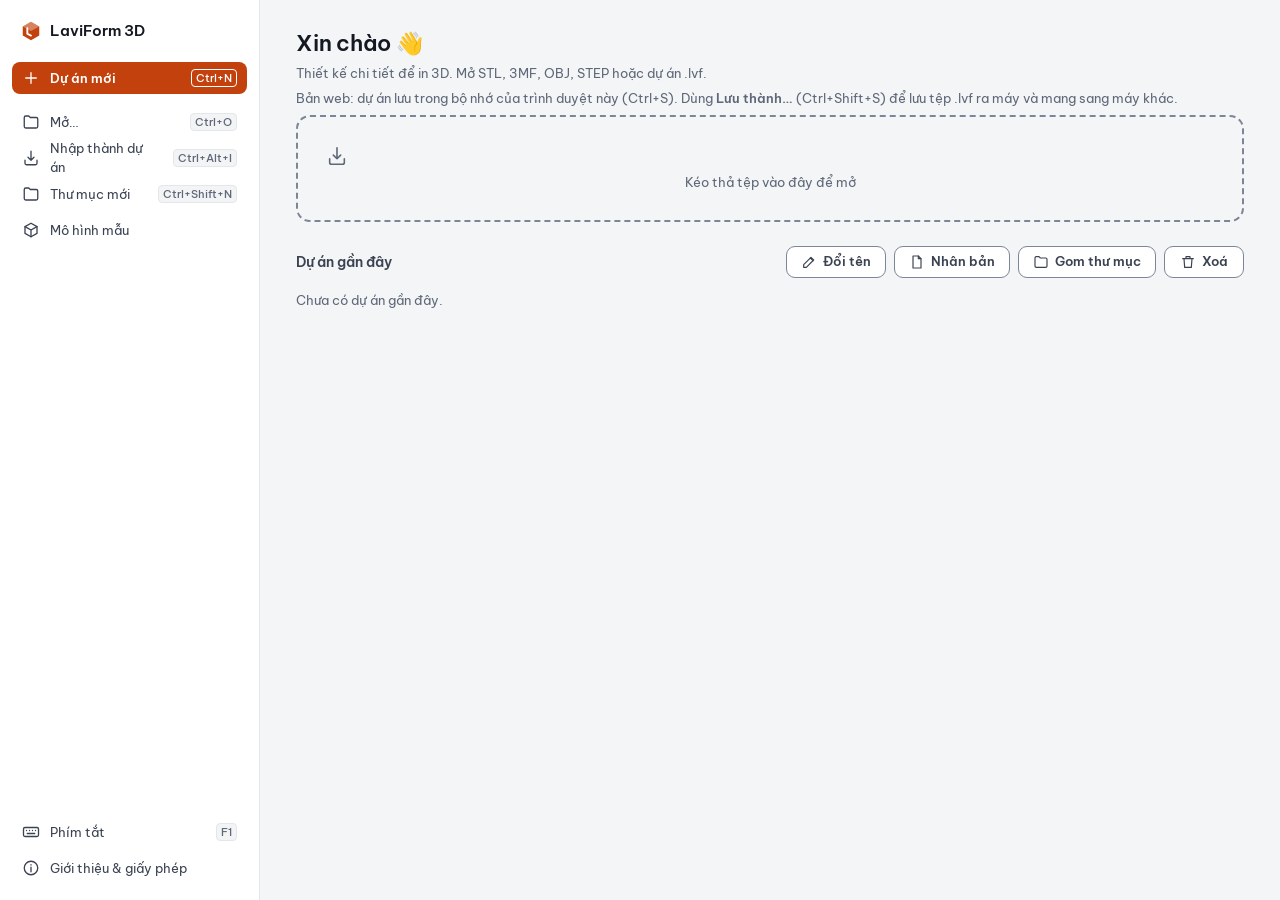
==== index.html @ 6b558eb1 "LaviForm 3D bản web 0.5.0: bản vẽ kỹ thuật 2D (PDF/DXF/SVG/PNG, ISO 128/129/286/7200) Co-Authored-By" ====
<!doctype html>
<html lang="vi">
<head>
<meta charset="utf-8">
<meta name="viewport" content="width=device-width, initial-scale=1, viewport-fit=cover">
<meta http-equiv="Content-Security-Policy" content="default-src 'self'; script-src 'self' 'wasm-unsafe-eval'; worker-src 'self' blob:; style-src 'self' 'unsafe-inline'; img-src 'self' data: blob:; font-src 'self' data:; connect-src 'self' blob: data:; object-src 'none'; base-uri 'none'">
<meta name="theme-color" content="#1d4ed8">
<meta name="description" content="LaviForm 3D — thiết kế 3D cho in 3D ngay trên trình duyệt (bản web)">
<meta name="apple-mobile-web-app-capable" content="yes">
<meta name="mobile-web-app-capable" content="yes">
<meta name="apple-mobile-web-app-title" content="LaviForm 3D">
<link rel="manifest" href="./manifest.webmanifest">
<link rel="icon" type="image/png" href="./icons/icon-192.png">
<link rel="apple-touch-icon" href="./icons/apple-touch-icon.png">
<title>LaviForm 3D</title>
  <script type="module" crossorigin src="./assets/index-Cjzn_gU7.js"></script>
  <link rel="modulepreload" crossorigin href="./assets/model-C1EkYjHb.js">
  <link rel="stylesheet" crossorigin href="./assets/index-M3IbzkEl.css">
</head>
<body></body>
</html>
---- assets/index-M3IbzkEl.css ----
@font-face{font-family:Be Vietnam Pro;font-style:normal;font-display:swap;font-weight:400;src:url(./be-vietnam-pro-vietnamese-400-normal-CRcqvyg1.woff2)format("woff2"),url(./be-vietnam-pro-vietnamese-400-normal-BuGn0gnm.woff)format("woff");unicode-range:U+102-103,U+110-111,U+128-129,U+168-169,U+1A0-1A1,U+1AF-1B0,U+300-301,U+303-304,U+308-309,U+323,U+329,U+1EA0-1EF9,U+20AB}@font-face{font-family:Be Vietnam Pro;font-style:normal;font-display:swap;font-weight:400;src:url(./be-vietnam-pro-latin-ext-400-normal-CiZNW1ec.woff2)format("woff2"),url(./be-vietnam-pro-latin-ext-400-normal-DYBYyMQr.woff)format("woff");unicode-range:U+100-2BA,U+2BD-2C5,U+2C7-2CC,U+2CE-2D7,U+2DD-2FF,U+304,U+308,U+329,U+1D00-1DBF,U+1E00-1E9F,U+1EF2-1EFF,U+2020,U+20A0-20AB,U+20AD-20C0,U+2113,U+2C60-2C7F,U+A720-A7FF}@font-face{font-family:Be Vietnam Pro;font-style:normal;font-display:swap;font-weight:400;src:url(./be-vietnam-pro-latin-400-normal-PpnXBOrz.woff2)format("woff2"),url(./be-vietnam-pro-latin-400-normal-bXgqVju9.woff)format("woff");unicode-range:U+??,U+131,U+152-153,U+2BB-2BC,U+2C6,U+2DA,U+2DC,U+304,U+308,U+329,U+2000-206F,U+20AC,U+2122,U+2191,U+2193,U+2212,U+2215,U+FEFF,U+FFFD}@font-face{font-family:Be Vietnam Pro;font-style:normal;font-display:swap;font-weight:500;src:url(./be-vietnam-pro-vietnamese-500-normal-DREgrEoJ.woff2)format("woff2"),url(./be-vietnam-pro-vietnamese-500-normal-CfdwVo8-.woff)format("woff");unicode-range:U+102-103,U+110-111,U+128-129,U+168-169,U+1A0-1A1,U+1AF-1B0,U+300-301,U+303-304,U+308-309,U+323,U+329,U+1EA0-1EF9,U+20AB}@font-face{font-family:Be Vietnam Pro;font-style:normal;font-display:swap;font-weight:500;src:url(./be-vietnam-pro-latin-ext-500-normal-h0Fp6aX0.woff2)format("woff2"),url(./be-vietnam-pro-latin-ext-500-normal-CK0UkkKf.woff)format("woff");unicode-range:U+100-2BA,U+2BD-2C5,U+2C7-2CC,U+2CE-2D7,U+2DD-2FF,U+304,U+308,U+329,U+1D00-1DBF,U+1E00-1E9F,U+1EF2-1EFF,U+2020,U+20A0-20AB,U+20AD-20C0,U+2113,U+2C60-2C7F,U+A720-A7FF}@font-face{font-family:Be Vietnam Pro;font-style:normal;font-display:swap;font-weight:500;src:url(./be-vietnam-pro-latin-500-normal-B6LVzGNe.woff2)format("woff2"),url(./be-vietnam-pro-latin-500-normal-BJkVuMHw.woff)format("woff");unicode-range:U+??,U+131,U+152-153,U+2BB-2BC,U+2C6,U+2DA,U+2DC,U+304,U+308,U+329,U+2000-206F,U+20AC,U+2122,U+2191,U+2193,U+2212,U+2215,U+FEFF,U+FFFD}@font-face{font-family:Be Vietnam Pro;font-style:normal;font-display:swap;font-weight:600;src:url(./be-vietnam-pro-vietnamese-600-normal-nyU-ZL2p.woff2)format("woff2"),url(./be-vietnam-pro-vietnamese-600-normal-DkpCIyan.woff)format("woff");unicode-range:U+102-103,U+110-111,U+128-129,U+168-169,U+1A0-1A1,U+1AF-1B0,U+300-301,U+303-304,U+308-309,U+323,U+329,U+1EA0-1EF9,U+20AB}@font-face{font-family:Be Vietnam Pro;font-style:normal;font-display:swap;font-weight:600;src:url(./be-vietnam-pro-latin-ext-600-normal-BNd8euf0.woff2)format("woff2"),url(./be-vietnam-pro-latin-ext-600-normal-BeUwKxhG.woff)format("woff");unicode-range:U+100-2BA,U+2BD-2C5,U+2C7-2CC,U+2CE-2D7,U+2DD-2FF,U+304,U+308,U+329,U+1D00-1DBF,U+1E00-1E9F,U+1EF2-1EFF,U+2020,U+20A0-20AB,U+20AD-20C0,U+2113,U+2C60-2C7F,U+A720-A7FF}@font-face{font-family:Be Vietnam Pro;font-style:normal;font-display:swap;font-weight:600;src:url(./be-vietnam-pro-latin-600-normal-BZDkUTrt.woff2)format("woff2"),url(./be-vietnam-pro-latin-600-normal-5IO4e7bK.woff)format("woff");unicode-range:U+??,U+131,U+152-153,U+2BB-2BC,U+2C6,U+2DA,U+2DC,U+304,U+308,U+329,U+2000-206F,U+20AC,U+2122,U+2191,U+2193,U+2212,U+2215,U+FEFF,U+FFFD}:root{--font:"Be Vietnam Pro", system-ui, "Segoe UI", sans-serif;--bg:#f4f5f7;--vpbg:linear-gradient(#fbfbfc, #eef0f3);--surf:#fff;--surf-glass:#fffffff0;--surf2:#f3f4f6;--surf3:#e9ebef;--fg:#141821;--fg2:#3b4252;--fg3:#5f6878;--line:#e3e6eb;--line2:#7d8696;--acc:#c2410c;--accsoft:#c2410c17;--onacc:#fff;--ok:#15803d;--warn:#b45309;--err:#b91c1c;--sh:0 1px 2px #1018280f, 0 4px 14px #10182812;--sh2:0 2px 6px #10182814, 0 16px 40px #10182824;--r1:6px;--r2:9px;--r3:14px;--s1:4px;--s2:8px;--s3:12px;--s4:16px;--s5:24px;--t:.16s cubic-bezier(.2,.7,.2,1);--hit:32px;--row:32px;--tab:40px;--rail:48px;--rb:44px;--lightningcss-light:initial;--lightningcss-dark: ;color-scheme:light}html.dark{--bg:#0f1115;--vpbg:radial-gradient(1200px 700px at 50% 40%, #1c2029, #111318);--surf:#1a1d24;--surf-glass:#1a1d24f2;--surf2:#232733;--surf3:#2b3040;--fg:#eceef3;--fg2:#c3c8d3;--fg3:#9ba3b4;--line:#2b303c;--line2:#6b7385;--acc:#fb923c;--accsoft:#fb923c22;--onacc:#1d0e04;--ok:#4ade80;--warn:#fbbf24;--err:#f87171;--sh:0 1px 2px #0006, 0 6px 18px #00000059;--sh2:0 4px 10px #0006, 0 24px 60px #00000080;--lightningcss-light: ;--lightningcss-dark:initial;color-scheme:dark}html.touch{--hit:44px;--row:44px;--tab:44px;--rail:56px;--rb:52px}@media (prefers-reduced-motion:reduce){:root{--t:0s}}*{box-sizing:border-box;margin:0}html,body{height:100%}body{font:13px/1.45 var(--font);color:var(--fg);background:var(--bg);-webkit-font-smoothing:antialiased;user-select:none;overflow:hidden}button{font:inherit;color:inherit;cursor:pointer;background:0 0;border:0}input,select{font:inherit;color:inherit}.i{flex:none;display:block}:focus-visible{outline:2px solid var(--acc);outline-offset:2px;border-radius:4px}.k{font:500 11px var(--font);color:var(--fg3);border:1px solid var(--line);background:var(--surf2);white-space:nowrap;border-radius:4px;padding:0 4px;line-height:16px}.sp{flex:1}.hidden{display:none!important}#app{grid-template-rows:calc(var(--tab) + 1px) auto 1fr 26px;grid-template-columns:var(--rail) 1fr var(--rail);display:grid;position:absolute;inset:0}.title{background:var(--surf);border-bottom:1px solid var(--line);z-index:4;-webkit-app-region:no-drag;grid-column:1/-1;align-items:center;gap:8px;padding:0 8px 0 12px;display:flex}.brand{white-space:nowrap;align-items:center;gap:8px;font-weight:600;display:flex}.doc-name{color:var(--fg3);text-overflow:ellipsis;white-space:nowrap;max-width:220px;overflow:hidden}.tabs{height:100%;margin-left:8px;display:flex}.tabs button{height:100%;color:var(--fg3);transition:color var(--t);border-bottom:2px solid #0000;padding:0 12px;font-weight:500}.tabs button:hover{color:var(--fg)}.tabs button[aria-selected=true]{color:var(--acc);border-color:var(--acc)}.qsearch{background:var(--surf2);width:320px;height:30px;color:var(--fg3);border:1px solid var(--line);border-radius:8px;align-items:center;gap:8px;padding:0 10px;display:flex}.tb{width:var(--hit);height:var(--hit);color:var(--fg2);transition:background var(--t);border-radius:8px;place-items:center;display:grid}.tb:hover:not(:disabled){background:var(--surf2);color:var(--fg)}.tb:disabled{opacity:.4;cursor:default}.tb.on{background:var(--accsoft);color:var(--acc)}.ribbon{background:var(--surf);border-bottom:1px solid var(--line);box-shadow:var(--sh);z-index:3;scrollbar-width:none;grid-column:1/-1;align-items:center;min-height:52px;padding:4px 8px;display:flex;overflow-x:auto}.ribbon:hover{scrollbar-width:thin}.ribbon.more{mask-image:linear-gradient(90deg,#000 calc(100% - 40px),#0000)}.grp{border-right:1px solid var(--line);align-items:center;gap:2px;height:44px;padding:0 8px;display:flex}.grp:last-child{border-right:0}.grp em{white-space:nowrap;color:var(--fg3);margin-right:4px;font-size:12px;font-style:normal}.rb{white-space:nowrap;min-width:44px;height:var(--rb);border-radius:var(--r2);color:var(--fg2);transition:background var(--t), color var(--t);justify-content:center;align-items:center;gap:6px;padding:0 8px;font-size:12px;display:flex;position:relative}.rb:hover:not([aria-disabled=true]){background:var(--surf2);color:var(--fg)}.rb.on{background:var(--accsoft);color:var(--acc);box-shadow:inset 0 0 0 2px var(--acc)}.rb[aria-disabled=true]{opacity:.45;cursor:default}@media (height<=900px){html:not(.touch) .rb .lb,html:not(.touch) .grp em{display:none}html:not(.touch) .rb,html:not(.touch) .grp{padding:0 6px}}html.touch .rb{flex-direction:column;gap:2px;min-width:56px;padding:2px 6px}html.touch .grp{height:58px}.rail{background:var(--surf);border-right:1px solid var(--line);z-index:2;flex-direction:column;align-items:center;gap:6px;padding-top:8px;display:flex}.rail.r{border-right:0;border-left:1px solid var(--line)}.rail .tb{width:calc(var(--hit) + 8px);height:calc(var(--hit) + 8px)}.center{background:var(--vpbg);position:relative;overflow:hidden}.center canvas{outline:none;position:absolute;inset:0}.pane{background:var(--surf-glass);backdrop-filter:blur(12px);border:1px solid var(--line);width:280px;max-height:calc(100% - 80px);box-shadow:var(--sh2);z-index:5;border-radius:12px;flex-direction:column;display:flex;position:absolute;top:8px;left:8px;overflow:hidden}.ph{border-bottom:1px solid var(--line);flex:none;align-items:center;gap:8px;height:40px;padding:0 8px 0 12px;font-weight:600;display:flex}.pbody{flex:1;padding:4px 0;overflow:auto}.row{min-height:var(--row);color:var(--fg2);cursor:default;align-items:center;gap:8px;padding:0 8px 0 12px;display:flex}.row:hover{background:var(--surf2)}.row.sel{background:var(--accsoft);color:var(--fg);box-shadow:inset 3px 0 0 var(--acc)}.row .t{text-overflow:ellipsis;white-space:nowrap;flex:1;overflow:hidden}.row .m{color:var(--fg3);font-size:12px}.row .tb{width:28px;height:28px}html.touch .row .tb{width:44px;height:44px}.row input.rename{border:1px solid var(--acc);background:var(--surf);border-radius:6px;flex:1;min-width:0;padding:2px 6px}.swatch{border:1px solid var(--line2);border-radius:4px;flex:none;width:12px;height:12px}.empty{color:var(--fg3);text-align:center;padding:16px;line-height:1.6}.empty b{color:var(--fg2);margin-bottom:4px;display:block}.card{border-radius:var(--r3);background:var(--surf-glass);backdrop-filter:blur(12px);border:1px solid var(--line);width:300px;box-shadow:var(--sh2);z-index:5;padding:12px 14px;position:absolute;top:10px;right:10px}.card h4{align-items:center;gap:8px;margin-bottom:8px;font-size:13px;display:flex}.kv{grid-template-columns:auto 1fr;gap:6px 12px;font-size:12.5px;display:grid}.kv dt{color:var(--fg3)}.kv dd{text-align:right;font-variant-numeric:tabular-nums}.chip{background:var(--accsoft);color:var(--acc);white-space:nowrap;border-radius:99px;padding:1px 8px;font-size:12px;font-weight:600}.chip.ok{color:var(--ok);background:#15803d1a}.chip.bad{color:var(--err);background:#b91c1c17}.btn{height:var(--hit);border-radius:var(--r2);border:1px solid var(--line2);min-width:80px;color:var(--fg2);background:var(--surf);transition:filter var(--t), background var(--t);justify-content:center;align-items:center;gap:6px;padding:0 14px;font-weight:600;display:inline-flex}.btn:hover{background:var(--surf2)}.btn.p{background:var(--acc);border-color:var(--acc);color:var(--onacc)}.btn.p:hover{filter:brightness(1.08)}.btn:disabled{opacity:.5;cursor:default}.seg{background:var(--surf2);border:1px solid var(--line);border-radius:8px;padding:2px;display:inline-flex}.seg button{height:calc(var(--hit) - 6px);color:var(--fg3);white-space:nowrap;border-radius:6px;padding:0 10px}.seg button[aria-pressed=true]{background:var(--surf);color:var(--fg);box-shadow:var(--sh)}.field{color:var(--fg3);justify-content:space-between;align-items:center;gap:12px;margin-top:10px;display:flex}.inp{height:var(--hit);border:1px solid var(--line2);background:var(--surf);border-radius:8px;min-width:0;padding:0 10px}.inp:focus{outline:2px solid var(--acc);outline-offset:2px}select.inp{padding-right:4px}.vtb{background:var(--surf-glass);border:1px solid var(--line);box-shadow:var(--sh);z-index:4;border-radius:10px;gap:2px;padding:4px;display:flex;position:absolute;bottom:12px;left:50%;transform:translate(-50%)}.vtb .sep{background:var(--line);width:1px;margin:4px 2px}.status{color:var(--fg3);background:var(--surf);border-top:1px solid var(--line);white-space:nowrap;z-index:3;grid-column:1/-1;align-items:center;gap:14px;padding:0 12px;font-size:12px;display:flex;overflow:hidden}.status button{color:var(--fg3)}.status button:hover{color:var(--fg)}.status .coords{font-variant-numeric:tabular-nums;min-width:230px}.viewcube{z-index:4;width:72px;height:88px;position:absolute;top:8px;right:12px}.vc-face{transform-origin:0 0;font:600 9px var(--font);letter-spacing:.03em;color:var(--fg2);background:var(--surf2);border:1px solid var(--line2);backface-visibility:hidden;place-items:center;display:grid;position:absolute;top:0;left:0}.vc-face:hover{background:var(--accsoft);color:var(--acc)}.vc-home{width:22px;height:22px;color:var(--fg3);background:var(--surf-glass);border:1px solid var(--line);z-index:300;border-radius:6px;place-items:center;display:grid;position:absolute;top:-2px;left:-2px}html.touch .vc-home{width:44px;height:44px;top:-16px;left:-24px}.mlabel{font:600 12px var(--font);background:var(--acc);color:var(--onacc);box-shadow:var(--sh);pointer-events:none;z-index:4;white-space:nowrap;font-variant-numeric:tabular-nums;border-radius:6px;padding:3px 8px;position:absolute;transform:translate(-50%,-140%)}.hint{background:var(--surf-glass);border:1px solid var(--line);box-shadow:var(--sh);z-index:6;color:var(--fg2);border-radius:10px;align-items:center;gap:10px;padding:6px 12px;display:flex;position:absolute;top:12px;left:50%;transform:translate(-50%)}.dash{z-index:20;background:var(--bg);grid-template-columns:260px 1fr;display:grid;position:absolute;inset:0}.dash nav{background:var(--surf);border-right:1px solid var(--line);flex-direction:column;gap:4px;padding:16px 12px;display:flex}.dash nav .brand{padding:4px 8px 16px;font-size:15px}.dash nav button.nv{height:var(--hit);color:var(--fg2);text-align:left;border-radius:8px;align-items:center;gap:10px;padding:0 10px;display:flex}.dash nav button.nv:hover{background:var(--surf2)}.dash nav button.nv.p{background:var(--acc);color:var(--onacc);margin-bottom:8px;font-weight:600}.dash main{padding:28px 36px;overflow:auto}.dash h1{letter-spacing:-.01em;font-size:22px;font-weight:600}.dash h2{color:var(--fg2);margin:24px 0 12px;font-size:14px;font-weight:600}.grid-cards{grid-template-columns:repeat(auto-fill,minmax(200px,1fr));gap:14px;display:grid}.pcard{text-align:left;border:1px solid var(--line);background:var(--surf);box-shadow:var(--sh);transition:transform var(--t), box-shadow var(--t);border-radius:12px;position:relative;overflow:hidden}.pcard:hover{box-shadow:var(--sh2);transform:translateY(-2px)}.pcard .th{background:var(--vpbg);height:120px;color:var(--fg3);place-items:center;display:grid}.pcard .th img{object-fit:cover;width:100%;height:100%}.pcard .nm{white-space:nowrap;text-overflow:ellipsis;padding:8px 12px 2px;font-weight:600;overflow:hidden}.pcard .tm{color:var(--fg3);padding:0 12px 10px;font-size:12px}.pcard.missing{opacity:.55}.pcard .x{background:var(--surf-glass);position:absolute;top:6px;right:6px}.drop{border:2px dashed var(--line2);text-align:center;color:var(--fg3);border-radius:14px;margin-top:8px;padding:28px}.drop.over{border-color:var(--acc);background:var(--accsoft);color:var(--acc)}.modal-bg{z-index:50;animation:fade var(--t);background:#0008;place-items:center;display:grid;position:fixed;inset:0}.modal{background:var(--surf);width:min(560px,92vw);max-height:86vh;box-shadow:var(--sh2);border:1px solid var(--line);border-radius:16px;padding:18px 20px;overflow:auto}.modal h3{align-items:center;gap:8px;margin-bottom:4px;font-size:16px;display:flex}.modal p.sub{color:var(--fg3);margin-bottom:8px}.modal .acts{justify-content:flex-end;gap:8px;margin-top:18px;display:flex}.modal table{border-collapse:collapse;width:100%;font-size:12.5px}.modal td{border-bottom:1px solid var(--line);padding:5px 4px}.modal td:last-child{text-align:right}.modal .sec{color:var(--fg2);margin:14px 0 4px;font-weight:600}.opt{min-height:var(--hit);align-items:center;gap:10px;display:flex}.opt input[type=checkbox],.opt input[type=radio]{width:18px;height:18px;accent-color:var(--acc)}@keyframes fade{0%{opacity:0}}.palette{background:var(--surf);border:1px solid var(--line);width:min(560px,92vw);box-shadow:var(--sh2);z-index:60;border-radius:14px;position:fixed;top:12%;left:50%;overflow:hidden;transform:translate(-50%)}.palette input{border:0;border-bottom:1px solid var(--line);background:0 0;outline:none;width:100%;height:48px;padding:0 16px;font-size:15px}.palette .list{max-height:360px;padding:6px;overflow:auto}.palette .it{min-height:var(--hit);color:var(--fg2);border-radius:8px;align-items:center;gap:10px;padding:0 10px;display:flex}.palette .it.act{background:var(--accsoft);color:var(--fg)}.palette .it .v{color:var(--fg3);font-size:11.5px}.toasts{z-index:70;flex-direction:column;gap:8px;max-width:420px;display:flex;position:fixed;bottom:40px;right:16px}.toast{background:var(--surf);border:1px solid var(--line);box-shadow:var(--sh2);animation:fade var(--t);border-radius:12px;align-items:flex-start;gap:10px;padding:10px 12px;display:flex}.toast.err{border-color:var(--err)}.toast.err .i{color:var(--err)}.toast.warn .i{color:var(--warn)}.toast.ok .i{color:var(--ok)}.busy{background:var(--surf-glass);border:1px solid var(--line);box-shadow:var(--sh2);z-index:8;border-radius:14px;align-items:center;gap:12px;padding:14px 18px;display:flex;position:absolute;top:50%;left:50%;transform:translate(-50%,-50%)}.spin{border:2px solid var(--line);border-top-color:var(--acc);border-radius:50%;width:18px;height:18px;animation:.8s linear infinite sp}@keyframes sp{to{transform:rotate(360deg)}}.ctxmenu{z-index:80;background:var(--surf);border:1px solid var(--line);min-width:200px;box-shadow:var(--sh2);border-radius:10px;padding:4px;position:fixed}.ctxmenu button{width:100%;min-height:var(--hit);color:var(--fg2);text-align:left;border-radius:6px;align-items:center;gap:10px;padding:0 10px;display:flex}.ctxmenu button:hover,.ctxmenu button:focus{background:var(--surf2);color:var(--fg);outline:none}.ctxmenu hr{border:0;border-top:1px solid var(--line);margin:4px 0}.tip{z-index:90;background:var(--fg);color:var(--bg);pointer-events:none;border-radius:7px;align-items:center;gap:8px;max-width:320px;padding:6px 9px;font-size:12px;display:flex;position:fixed}.tip .k{color:inherit;opacity:.8;background:0 0;border-color:currentColor}.dragover:after{content:"Thả tệp để nhập";border:2px dashed var(--acc);color:var(--acc);background:var(--accsoft);z-index:30;border-radius:14px;place-items:center;font-size:16px;font-weight:600;display:grid;position:absolute;inset:8px}.dtools{align-items:center;gap:8px;margin:24px 0 12px;display:flex}.pcard.sel{outline:2px solid var(--acc);outline-offset:2px}.fgroup{margin:14px 0}.fhead{min-height:var(--hit);color:var(--fg2);cursor:pointer;border-radius:8px;align-items:center;gap:10px;padding:0 10px;display:flex}.fhead:hover{background:var(--surf2)}.fhead.sel{background:var(--accsoft);color:var(--fg)}.fhead .m{color:var(--fg3);font-size:12px}.fgroup .grid-cards{margin:8px 0 0 28px}[data-drop-folder].over{outline:2px dashed var(--acc);outline-offset:4px;border-radius:10px}.sk-overlay{pointer-events:none;z-index:4;position:absolute;inset:0}.sk-dim,.sk-glyph{pointer-events:auto;font:600 12px var(--font);font-variant-numeric:tabular-nums;white-space:nowrap;cursor:pointer;border-radius:6px;position:absolute;transform:translate(-50%,-50%)}.sk-dim{background:var(--surf);color:var(--fg);border:1px solid var(--line2);box-shadow:var(--sh);padding:2px 7px}.sk-glyph{background:var(--surf2);min-width:18px;height:18px;color:var(--fg2);border:1px solid var(--line2);place-items:center;padding:0 4px;font-size:11px;display:grid}html.touch .sk-glyph{min-width:28px;height:28px}html.touch .sk-dim{padding:6px 10px}.sk-dim.sel,.sk-glyph.sel{background:var(--acc);color:var(--onacc);border-color:var(--acc)}.sk-dim.bad,.sk-glyph.bad{border-color:var(--err);color:var(--err)}.sk-snap{background:var(--fg);color:var(--bg);pointer-events:none;white-space:nowrap;border-radius:5px;padding:1px 6px;font-size:11px;position:absolute}.sk-live{font:600 12px var(--font);font-variant-numeric:tabular-nums;background:var(--acc);color:var(--onacc);pointer-events:none;white-space:nowrap;box-shadow:var(--sh);border-radius:6px;padding:2px 8px;position:absolute}.sk-hud{z-index:9;background:var(--surf);border:1px solid var(--line);box-shadow:var(--sh2);border-radius:10px;align-items:center;gap:8px;padding:6px 8px;display:flex;position:absolute}.sk-hud label{color:var(--fg3);align-items:center;gap:6px;font-size:12px;display:flex}.sk-hud input{border:1px solid var(--line2);background:var(--surf);border-radius:6px;width:92px;height:28px;padding:0 8px}.sk-hud input:focus{outline:2px solid var(--acc);outline-offset:1px}.sk-dim-edit{z-index:9;border:2px solid var(--acc);background:var(--surf);width:100px;height:28px;font:600 12px var(--font);border-radius:6px;padding:0 8px;position:absolute}.sk-box{z-index:7;border:1.5px solid var(--acc);background:var(--accsoft);pointer-events:none;position:absolute}.sk-box.cross{border-style:dashed}.sk-hintbar{max-width:calc(100% - 340px);top:auto;bottom:64px}.sk-hintbar .txt{color:var(--fg3);text-overflow:ellipsis;white-space:nowrap;overflow:hidden}.sk-hintbar .sep{background:var(--line);width:1px;height:18px}.sk-help{color:var(--fg3);margin-top:8px;font-size:12px;line-height:1.5}.sec-t{color:var(--fg2);margin:12px 0 2px;font-size:12.5px;font-weight:600}.sk-cons{flex-wrap:wrap;gap:6px;margin-top:6px;display:flex}.sk-cons .btn{min-width:0;height:30px;padding:0 10px;font-weight:500}html.touch .sk-cons .btn{height:44px}.sk-clist .row{border-radius:6px;min-height:30px;padding:0 4px 0 8px}.sk-clist .row.bad{color:var(--err)}.card{max-height:calc(100% - 90px);overflow:auto}.row.fold{font-weight:600}.row.infolder{padding-left:28px}.row.over{outline:2px dashed var(--acc);outline-offset:-2px}.ctxbar{background:var(--surf-glass);backdrop-filter:blur(12px);border:1px solid var(--line);box-shadow:var(--sh2);z-index:5;scrollbar-width:none;border-radius:12px;gap:2px;max-width:calc(100% - 140px);padding:4px;display:flex;position:absolute;bottom:62px;left:50%;overflow-x:auto;transform:translate(-50%)}.ctxbar .rb .lb{display:inline!important}.ctxbar .rb .k{color:var(--fg3);border:1px solid var(--line);border-radius:4px;margin-left:2px;padding:0 4px;font-size:11px}.numrow{align-items:center;gap:4px;display:flex}.numrow .inp{text-align:right;flex:1;min-width:0}.numrow .step{border:1px solid var(--line);background:var(--surf2);width:32px;height:32px;color:var(--fg);border-radius:8px;font-size:16px}html.touch .numrow .step{width:44px;height:44px}.chk{color:var(--fg2);align-items:center;gap:8px;margin:8px 0;font-size:13px;display:flex}.chk input{width:16px;height:16px;accent-color:var(--acc)}.mt-status{color:var(--fg3);min-height:16px;margin-top:8px;font-size:12px}.mt-status.err{color:var(--bad,#b91c1c)}.card .acts{justify-content:flex-end;gap:8px;margin-top:10px;display:flex}.card .field .sub{color:var(--fg3);margin-top:2px;font-size:11px}.mt-form .field{flex-direction:column;align-items:stretch;gap:4px;margin-top:8px}.mt-form .field>label{color:var(--fg2);font-size:12px}.mt-form .seg{flex-wrap:wrap;width:100%}.mt-form .seg button{flex:auto}#infoCard .sub{line-height:1.4}.hist-tools{border-bottom:1px solid var(--line);flex-wrap:wrap;gap:6px;padding:6px 8px;display:flex}.hrow .hn{text-align:right;width:20px;color:var(--fg3);font-variant-numeric:tabular-nums;font-size:11px}.hrow .tb{opacity:0}.hrow:hover .tb,.hrow:focus-within .tb,.hrow.sel .tb{opacity:1}.hrow.off .t{color:var(--fg3);text-decoration:line-through}.hrow.bad{box-shadow:inset 3px 0 0 var(--err,#b91c1c)}.hrow.bad .t{color:var(--err,#b91c1c)}.chip.bad{background:color-mix(in srgb, var(--err,#b91c1c) 15%, transparent);color:var(--err,#b91c1c)}table.vars{border-collapse:collapse;width:100%;margin-top:8px}table.vars td,table.vars th{text-align:left;padding:4px 6px;font-size:13px}table.vars .vres{color:var(--fg2);font-variant-numeric:tabular-nums;min-width:80px}table.vars .vres.err{color:var(--err,#b91c1c);font-size:11px}.hrow.warn{box-shadow:inset 3px 0 0 var(--warn,#b45309)}.chip.warn{background:color-mix(in srgb, var(--warn,#b45309) 16%, transparent);color:var(--warn,#b45309)}.install-chip{right:max(16px, env(safe-area-inset-right));bottom:max(16px, env(safe-area-inset-bottom));z-index:60;background:var(--bg2,#fff);color:var(--fg,#111);border-radius:12px;align-items:center;gap:8px;padding:8px 10px;font-size:13px;display:flex;position:fixed;box-shadow:0 8px 28px #0000002e,0 1px 3px #0000001f}.dw{z-index:6;background:var(--bg);grid-template-rows:1fr 32px;grid-template-columns:240px 1fr;display:grid;position:absolute;inset:0}.dw.collapsed{grid-template-columns:48px 1fr}.dw-side{background:var(--surf);border-right:1px solid var(--line);flex-direction:column;grid-row:1/3;min-width:0;display:flex;overflow:hidden}.dw.collapsed .dw-side .t,.dw.collapsed .dw-tree>:not(.dw-thumbs),.dw.collapsed .dw-thumb span,.dw.collapsed .dw-sec{display:none}.dw.collapsed .dw-thumb{width:36px;padding:2px}.dw-tree{flex:1;padding-bottom:12px;overflow:auto}.dw-sec{color:var(--fg3);text-transform:none;padding:12px 12px 4px;font-size:12px;font-weight:600}.dw-sec.err{color:var(--err)}.dw-tree .row{border-radius:6px;margin:0 6px;padding:0 8px;font-size:13px}.dw-tree .row .t{text-overflow:ellipsis;white-space:nowrap;flex:1;overflow:hidden}.dw-tree .row:hover{background:var(--surf2)}.dw-tree .row.sel{background:var(--accsoft);color:var(--acc);box-shadow:inset 3px 0 0 var(--acc)}.dw-empty{color:var(--fg3);padding:4px 14px;font-size:12px}.dw-thumbs{flex-direction:column;gap:6px;padding:6px;display:flex}.dw-thumb{border:1px solid var(--line);background:var(--surf2);color:var(--fg2);cursor:pointer;text-align:left;border-radius:8px;flex-direction:column;gap:4px;padding:6px;font-size:12px;display:flex}.dw-thumb svg.paper{aspect-ratio:1.414;background:#fff;border-radius:3px;width:100%;height:auto}.dw-thumb.on{border-color:var(--acc);box-shadow:0 0 0 1px var(--acc)}.dw-thumb.add{min-height:var(--hit);flex-direction:row;justify-content:center;align-items:center}.dw-thumb span{text-overflow:ellipsis;white-space:nowrap;overflow:hidden}.dw-desk{background:var(--vpbg);touch-action:none;cursor:default;outline:none;position:relative;overflow:hidden}.dw-desk:focus-visible{box-shadow:inset 0 0 0 2px var(--acc)}.dw-sheet{transform-origin:0 0;background:#fff;position:absolute;top:0;left:0;box-shadow:0 2px 14px #0003,0 0 0 1px #0002}.dw-sheet svg.paper{width:100%;height:100%;display:block}.dw-snap{border:2px solid var(--acc);background:var(--accsoft);pointer-events:none;z-index:2;border-radius:50%;width:14px;height:14px;position:absolute}.dw-card{width:300px;top:12px;right:12px}.dw-card .inp{height:calc(var(--hit) - 4px)}.dw-ctx{background:var(--surf-glass);backdrop-filter:blur(12px);border:1px solid var(--line);box-shadow:var(--sh2);z-index:5;border-radius:14px;gap:6px;padding:6px;display:flex;position:absolute;bottom:44px;left:50%;transform:translate(-50%)}.dw-ctx .btn{min-width:44px;min-height:44px}.dw-status{color:var(--fg3);background:var(--surf);border-top:1px solid var(--line);grid-column:2;align-items:center;gap:10px;padding:0 10px;font-size:12px;display:flex}.dw-status .sp{flex:1}.dw-status .btn{height:26px;font-size:12px}html.touch .dw-status{grid-template-rows:auto}@media (width<=900px){.dw{grid-template-columns:48px 1fr}.dw .dw-side .t,.dw .dw-thumb span,.dw .dw-sec,.dw .dw-tree>:not(.dw-thumbs){display:none}.dw .dw-thumb{width:36px;padding:2px}}html.touch .dw-card .seg button,html.touch .dw-status .btn,html.touch .dw-card .btn{min-height:44px}html.touch .dw{grid-template-rows:1fr 52px}.dw-edit{z-index:4;background:var(--surf);border:1px solid var(--acc);width:240px;box-shadow:var(--sh2);border-radius:10px;flex-direction:column;gap:4px;padding:8px;display:flex;position:absolute}.dw-edit span{color:var(--fg3);font-size:12px}
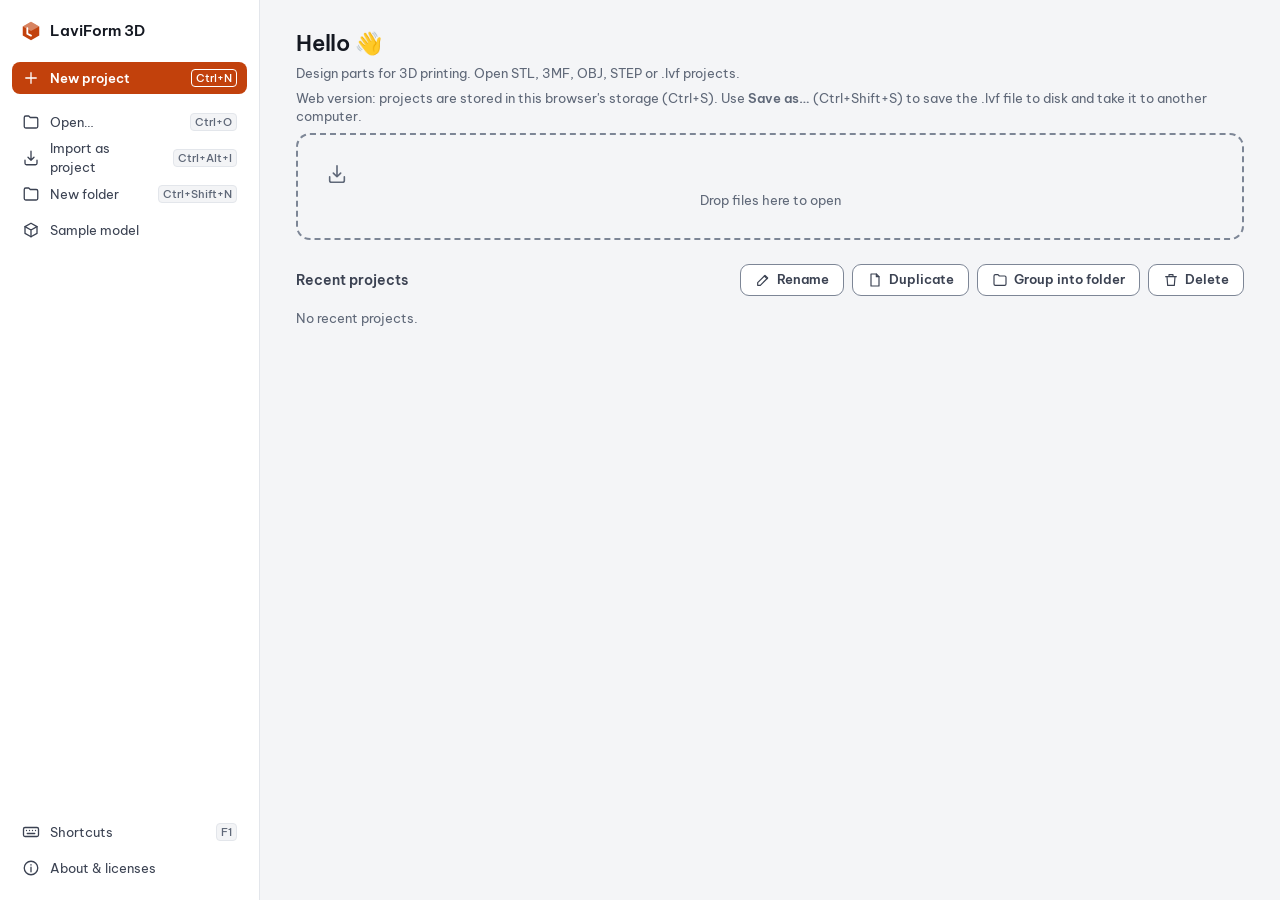
==== commit a2bbf83b: "LaviForm 3D web 0.6.0: song ngữ, ren, quấn chữ, kiểm tra in, GLB, góp ý Co-Authored-By: Claude Opus " ====
--- a/index.html
+++ b/index.html
@@ -3,7 +3,7 @@
 <head>
 <meta charset="utf-8">
 <meta name="viewport" content="width=device-width, initial-scale=1, viewport-fit=cover">
-<meta http-equiv="Content-Security-Policy" content="default-src 'self'; script-src 'self' 'wasm-unsafe-eval'; worker-src 'self' blob:; style-src 'self' 'unsafe-inline'; img-src 'self' data: blob:; font-src 'self' data:; connect-src 'self' blob: data:; object-src 'none'; base-uri 'none'">
+<meta http-equiv="Content-Security-Policy" content="default-src 'self'; script-src 'self' 'wasm-unsafe-eval'; worker-src 'self' blob:; style-src 'self' 'unsafe-inline'; img-src 'self' data: blob:; font-src 'self' data:; connect-src 'self' blob: data: https://xiqkdrlhkmalpafdtplc.supabase.co; object-src 'none'; base-uri 'none'">
 <meta name="theme-color" content="#1d4ed8">
 <meta name="description" content="LaviForm 3D — thiết kế 3D cho in 3D ngay trên trình duyệt (bản web)">
 <meta name="apple-mobile-web-app-capable" content="yes">
@@ -13,9 +13,10 @@
 <link rel="icon" type="image/png" href="./icons/icon-192.png">
 <link rel="apple-touch-icon" href="./icons/apple-touch-icon.png">
 <title>LaviForm 3D</title>
-  <script type="module" crossorigin src="./assets/index-Cjzn_gU7.js"></script>
-  <link rel="modulepreload" crossorigin href="./assets/model-C1EkYjHb.js">
-  <link rel="stylesheet" crossorigin href="./assets/index-M3IbzkEl.css">
+  <script type="module" crossorigin src="./assets/index-3LXfzXJ9.js"></script>
+  <link rel="modulepreload" crossorigin href="./assets/t-B9FrrFSS.js">
+  <link rel="modulepreload" crossorigin href="./assets/model-3N3BIn4K.js">
+  <link rel="stylesheet" crossorigin href="./assets/index-Dw_kEoBr.css">
 </head>
 <body></body>
 </html>
--- a/assets/index-Dw_kEoBr.css
+++ b/assets/index-Dw_kEoBr.css
@@ -0,0 +1 @@
+@font-face{font-family:Be Vietnam Pro;font-style:normal;font-display:swap;font-weight:400;src:url(./be-vietnam-pro-vietnamese-400-normal-CRcqvyg1.woff2)format("woff2"),url(./be-vietnam-pro-vietnamese-400-normal-BuGn0gnm.woff)format("woff");unicode-range:U+102-103,U+110-111,U+128-129,U+168-169,U+1A0-1A1,U+1AF-1B0,U+300-301,U+303-304,U+308-309,U+323,U+329,U+1EA0-1EF9,U+20AB}@font-face{font-family:Be Vietnam Pro;font-style:normal;font-display:swap;font-weight:400;src:url(./be-vietnam-pro-latin-ext-400-normal-CiZNW1ec.woff2)format("woff2"),url(./be-vietnam-pro-latin-ext-400-normal-DYBYyMQr.woff)format("woff");unicode-range:U+100-2BA,U+2BD-2C5,U+2C7-2CC,U+2CE-2D7,U+2DD-2FF,U+304,U+308,U+329,U+1D00-1DBF,U+1E00-1E9F,U+1EF2-1EFF,U+2020,U+20A0-20AB,U+20AD-20C0,U+2113,U+2C60-2C7F,U+A720-A7FF}@font-face{font-family:Be Vietnam Pro;font-style:normal;font-display:swap;font-weight:400;src:url(./be-vietnam-pro-latin-400-normal-PpnXBOrz.woff2)format("woff2"),url(./be-vietnam-pro-latin-400-normal-bXgqVju9.woff)format("woff");unicode-range:U+??,U+131,U+152-153,U+2BB-2BC,U+2C6,U+2DA,U+2DC,U+304,U+308,U+329,U+2000-206F,U+20AC,U+2122,U+2191,U+2193,U+2212,U+2215,U+FEFF,U+FFFD}@font-face{font-family:Be Vietnam Pro;font-style:normal;font-display:swap;font-weight:500;src:url(./be-vietnam-pro-vietnamese-500-normal-DREgrEoJ.woff2)format("woff2"),url(./be-vietnam-pro-vietnamese-500-normal-CfdwVo8-.woff)format("woff");unicode-range:U+102-103,U+110-111,U+128-129,U+168-169,U+1A0-1A1,U+1AF-1B0,U+300-301,U+303-304,U+308-309,U+323,U+329,U+1EA0-1EF9,U+20AB}@font-face{font-family:Be Vietnam Pro;font-style:normal;font-display:swap;font-weight:500;src:url(./be-vietnam-pro-latin-ext-500-normal-h0Fp6aX0.woff2)format("woff2"),url(./be-vietnam-pro-latin-ext-500-normal-CK0UkkKf.woff)format("woff");unicode-range:U+100-2BA,U+2BD-2C5,U+2C7-2CC,U+2CE-2D7,U+2DD-2FF,U+304,U+308,U+329,U+1D00-1DBF,U+1E00-1E9F,U+1EF2-1EFF,U+2020,U+20A0-20AB,U+20AD-20C0,U+2113,U+2C60-2C7F,U+A720-A7FF}@font-face{font-family:Be Vietnam Pro;font-style:normal;font-display:swap;font-weight:500;src:url(./be-vietnam-pro-latin-500-normal-B6LVzGNe.woff2)format("woff2"),url(./be-vietnam-pro-latin-500-normal-BJkVuMHw.woff)format("woff");unicode-range:U+??,U+131,U+152-153,U+2BB-2BC,U+2C6,U+2DA,U+2DC,U+304,U+308,U+329,U+2000-206F,U+20AC,U+2122,U+2191,U+2193,U+2212,U+2215,U+FEFF,U+FFFD}@font-face{font-family:Be Vietnam Pro;font-style:normal;font-display:swap;font-weight:600;src:url(./be-vietnam-pro-vietnamese-600-normal-nyU-ZL2p.woff2)format("woff2"),url(./be-vietnam-pro-vietnamese-600-normal-DkpCIyan.woff)format("woff");unicode-range:U+102-103,U+110-111,U+128-129,U+168-169,U+1A0-1A1,U+1AF-1B0,U+300-301,U+303-304,U+308-309,U+323,U+329,U+1EA0-1EF9,U+20AB}@font-face{font-family:Be Vietnam Pro;font-style:normal;font-display:swap;font-weight:600;src:url(./be-vietnam-pro-latin-ext-600-normal-BNd8euf0.woff2)format("woff2"),url(./be-vietnam-pro-latin-ext-600-normal-BeUwKxhG.woff)format("woff");unicode-range:U+100-2BA,U+2BD-2C5,U+2C7-2CC,U+2CE-2D7,U+2DD-2FF,U+304,U+308,U+329,U+1D00-1DBF,U+1E00-1E9F,U+1EF2-1EFF,U+2020,U+20A0-20AB,U+20AD-20C0,U+2113,U+2C60-2C7F,U+A720-A7FF}@font-face{font-family:Be Vietnam Pro;font-style:normal;font-display:swap;font-weight:600;src:url(./be-vietnam-pro-latin-600-normal-BZDkUTrt.woff2)format("woff2"),url(./be-vietnam-pro-latin-600-normal-5IO4e7bK.woff)format("woff");unicode-range:U+??,U+131,U+152-153,U+2BB-2BC,U+2C6,U+2DA,U+2DC,U+304,U+308,U+329,U+2000-206F,U+20AC,U+2122,U+2191,U+2193,U+2212,U+2215,U+FEFF,U+FFFD}:root{--font:"Be Vietnam Pro", system-ui, "Segoe UI", sans-serif;--bg:#f4f5f7;--vpbg:linear-gradient(#fbfbfc, #eef0f3);--surf:#fff;--surf-glass:#fffffff0;--surf2:#f3f4f6;--surf3:#e9ebef;--fg:#141821;--fg2:#3b4252;--fg3:#5f6878;--line:#e3e6eb;--line2:#7d8696;--acc:#c2410c;--accsoft:#c2410c17;--onacc:#fff;--ok:#15803d;--warn:#b45309;--err:#b91c1c;--sh:0 1px 2px #1018280f, 0 4px 14px #10182812;--sh2:0 2px 6px #10182814, 0 16px 40px #10182824;--r1:6px;--r2:9px;--r3:14px;--s1:4px;--s2:8px;--s3:12px;--s4:16px;--s5:24px;--t:.16s cubic-bezier(.2,.7,.2,1);--hit:32px;--row:32px;--tab:40px;--rail:48px;--rb:44px;--lightningcss-light:initial;--lightningcss-dark: ;color-scheme:light}html.dark{--bg:#0f1115;--vpbg:radial-gradient(1200px 700px at 50% 40%, #1c2029, #111318);--surf:#1a1d24;--surf-glass:#1a1d24f2;--surf2:#232733;--surf3:#2b3040;--fg:#eceef3;--fg2:#c3c8d3;--fg3:#9ba3b4;--line:#2b303c;--line2:#6b7385;--acc:#fb923c;--accsoft:#fb923c22;--onacc:#1d0e04;--ok:#4ade80;--warn:#fbbf24;--err:#f87171;--sh:0 1px 2px #0006, 0 6px 18px #00000059;--sh2:0 4px 10px #0006, 0 24px 60px #00000080;--lightningcss-light: ;--lightningcss-dark:initial;color-scheme:dark}html.touch{--hit:44px;--row:44px;--tab:44px;--rail:56px;--rb:52px}@media (prefers-reduced-motion:reduce){:root{--t:0s}}*{box-sizing:border-box;margin:0}html,body{height:100%}body{font:13px/1.45 var(--font);color:var(--fg);background:var(--bg);-webkit-font-smoothing:antialiased;user-select:none;overflow:hidden}button{font:inherit;color:inherit;cursor:pointer;background:0 0;border:0}input,select,textarea{font:inherit;color:inherit}.i{flex:none;display:block}:focus-visible{outline:2px solid var(--acc);outline-offset:2px;border-radius:4px}.k{font:500 11px var(--font);color:var(--fg3);border:1px solid var(--line);background:var(--surf2);white-space:nowrap;border-radius:4px;padding:0 4px;line-height:16px}.sp{flex:1}.hidden{display:none!important}#app{grid-template-rows:calc(var(--tab) + 1px) auto 1fr 26px;grid-template-columns:var(--rail) 1fr var(--rail);display:grid;position:absolute;inset:0}.title{background:var(--surf);border-bottom:1px solid var(--line);z-index:4;-webkit-app-region:no-drag;grid-column:1/-1;align-items:center;gap:8px;padding:0 8px 0 12px;display:flex}.brand{white-space:nowrap;align-items:center;gap:8px;font-weight:600;display:flex}.doc-name{color:var(--fg3);text-overflow:ellipsis;white-space:nowrap;max-width:220px;overflow:hidden}.tabs{height:100%;margin-left:8px;display:flex}.tabs button{height:100%;color:var(--fg3);transition:color var(--t);border-bottom:2px solid #0000;padding:0 12px;font-weight:500}.tabs button:hover{color:var(--fg)}.tabs button[aria-selected=true]{color:var(--acc);border-color:var(--acc)}.qsearch{background:var(--surf2);width:320px;height:30px;color:var(--fg3);border:1px solid var(--line);border-radius:8px;align-items:center;gap:8px;padding:0 10px;display:flex}.tb{width:var(--hit);height:var(--hit);color:var(--fg2);transition:background var(--t);border-radius:8px;place-items:center;display:grid}.tb:hover:not(:disabled){background:var(--surf2);color:var(--fg)}.tb:disabled{opacity:.4;cursor:default}.tb.on{background:var(--accsoft);color:var(--acc)}.ribbon{background:var(--surf);border-bottom:1px solid var(--line);box-shadow:var(--sh);z-index:3;scrollbar-width:none;grid-column:1/-1;align-items:center;min-height:52px;padding:4px 8px;display:flex;overflow-x:auto}.ribbon:hover{scrollbar-width:thin}.ribbon.more{mask-image:linear-gradient(90deg,#000 calc(100% - 40px),#0000)}.grp{border-right:1px solid var(--line);align-items:center;gap:2px;height:44px;padding:0 8px;display:flex}.grp:last-child{border-right:0}.grp em{white-space:nowrap;color:var(--fg3);margin-right:4px;font-size:12px;font-style:normal}.rb{white-space:nowrap;min-width:44px;height:var(--rb);border-radius:var(--r2);color:var(--fg2);transition:background var(--t), color var(--t);justify-content:center;align-items:center;gap:6px;padding:0 8px;font-size:12px;display:flex;position:relative}.rb:hover:not([aria-disabled=true]){background:var(--surf2);color:var(--fg)}.rb.on{background:var(--accsoft);color:var(--acc);box-shadow:inset 0 0 0 2px var(--acc)}.rb[aria-disabled=true]{opacity:.45;cursor:default}@media (height<=900px){html:not(.touch) .rb .lb,html:not(.touch) .grp em{display:none}html:not(.touch) .rb,html:not(.touch) .grp{padding:0 6px}}html.touch .rb{flex-direction:column;gap:2px;min-width:56px;padding:2px 6px}html.touch .grp{height:58px}.rail{background:var(--surf);border-right:1px solid var(--line);z-index:2;flex-direction:column;align-items:center;gap:6px;padding-top:8px;display:flex}.rail.r{border-right:0;border-left:1px solid var(--line)}.rail .tb{width:calc(var(--hit) + 8px);height:calc(var(--hit) + 8px)}.center{background:var(--vpbg);position:relative;overflow:hidden}.center canvas{outline:none;position:absolute;inset:0}.pane{background:var(--surf-glass);backdrop-filter:blur(12px);border:1px solid var(--line);width:280px;max-height:calc(100% - 80px);box-shadow:var(--sh2);z-index:5;border-radius:12px;flex-direction:column;display:flex;position:absolute;top:8px;left:8px;overflow:hidden}.ph{border-bottom:1px solid var(--line);flex:none;align-items:center;gap:8px;height:40px;padding:0 8px 0 12px;font-weight:600;display:flex}.pbody{flex:1;padding:4px 0;overflow:auto}.row{min-height:var(--row);color:var(--fg2);cursor:default;align-items:center;gap:8px;padding:0 8px 0 12px;display:flex}.row:hover{background:var(--surf2)}.row.sel{background:var(--accsoft);color:var(--fg);box-shadow:inset 3px 0 0 var(--acc)}.row .t{text-overflow:ellipsis;white-space:nowrap;flex:1;overflow:hidden}.row .m{color:var(--fg3);font-size:12px}.row .tb{width:28px;height:28px}html.touch .row .tb{width:44px;height:44px}.row input.rename{border:1px solid var(--acc);background:var(--surf);border-radius:6px;flex:1;min-width:0;padding:2px 6px}.swatch{border:1px solid var(--line2);border-radius:4px;flex:none;width:12px;height:12px}.empty{color:var(--fg3);text-align:center;padding:16px;line-height:1.6}.empty b{color:var(--fg2);margin-bottom:4px;display:block}.card{border-radius:var(--r3);background:var(--surf-glass);backdrop-filter:blur(12px);border:1px solid var(--line);width:300px;box-shadow:var(--sh2);z-index:5;padding:12px 14px;position:absolute;top:10px;right:10px}.card h4{align-items:center;gap:8px;margin-bottom:8px;font-size:13px;display:flex}.kv{grid-template-columns:auto 1fr;gap:6px 12px;font-size:12.5px;display:grid}.kv dt{color:var(--fg3)}.kv dd{text-align:right;font-variant-numeric:tabular-nums}.chip{background:var(--accsoft);color:var(--acc);white-space:nowrap;border-radius:99px;padding:1px 8px;font-size:12px;font-weight:600}.chip.ok{color:var(--ok);background:#15803d1a}.chip.bad{color:var(--err);background:#b91c1c17}.btn{height:var(--hit);border-radius:var(--r2);border:1px solid var(--line2);min-width:80px;color:var(--fg2);background:var(--surf);transition:filter var(--t), background var(--t);justify-content:center;align-items:center;gap:6px;padding:0 14px;font-weight:600;display:inline-flex}.btn:hover{background:var(--surf2)}.btn.p{background:var(--acc);border-color:var(--acc);color:var(--onacc)}.btn.p:hover{filter:brightness(1.08)}.btn:disabled{opacity:.5;cursor:default}.seg{background:var(--surf2);border:1px solid var(--line);border-radius:8px;padding:2px;display:inline-flex}.seg button{height:calc(var(--hit) - 6px);color:var(--fg3);white-space:nowrap;border-radius:6px;padding:0 10px}.seg button[aria-pressed=true]{background:var(--surf);color:var(--fg);box-shadow:var(--sh)}.field{color:var(--fg3);justify-content:space-between;align-items:center;gap:12px;margin-top:10px;display:flex}.inp{height:var(--hit);border:1px solid var(--line2);background:var(--surf);border-radius:8px;min-width:0;padding:0 10px}.inp:focus{outline:2px solid var(--acc);outline-offset:2px}select.inp{padding-right:4px}.vtb{background:var(--surf-glass);border:1px solid var(--line);box-shadow:var(--sh);z-index:4;border-radius:10px;gap:2px;padding:4px;display:flex;position:absolute;bottom:12px;left:50%;transform:translate(-50%)}.vtb .sep{background:var(--line);width:1px;margin:4px 2px}.status{color:var(--fg3);background:var(--surf);border-top:1px solid var(--line);white-space:nowrap;z-index:3;grid-column:1/-1;align-items:center;gap:14px;padding:0 12px;font-size:12px;display:flex;overflow:hidden}.status button{color:var(--fg3)}.status button:hover{color:var(--fg)}.status .coords{font-variant-numeric:tabular-nums;min-width:230px}.viewcube{z-index:4;width:72px;height:88px;position:absolute;top:8px;right:12px}.vc-face{transform-origin:0 0;font:600 9px var(--font);letter-spacing:.03em;color:var(--fg2);background:var(--surf2);border:1px solid var(--line2);backface-visibility:hidden;place-items:center;display:grid;position:absolute;top:0;left:0}.vc-face:hover{background:var(--accsoft);color:var(--acc)}.vc-home{width:22px;height:22px;color:var(--fg3);background:var(--surf-glass);border:1px solid var(--line);z-index:300;border-radius:6px;place-items:center;display:grid;position:absolute;top:-2px;left:-2px}html.touch .vc-home{width:44px;height:44px;top:-16px;left:-24px}.mlabel{font:600 12px var(--font);background:var(--acc);color:var(--onacc);box-shadow:var(--sh);pointer-events:none;z-index:4;white-space:nowrap;font-variant-numeric:tabular-nums;border-radius:6px;padding:3px 8px;position:absolute;transform:translate(-50%,-140%)}.hint{background:var(--surf-glass);border:1px solid var(--line);box-shadow:var(--sh);z-index:6;color:var(--fg2);border-radius:10px;align-items:center;gap:10px;padding:6px 12px;display:flex;position:absolute;top:12px;left:50%;transform:translate(-50%)}.dash{z-index:20;background:var(--bg);grid-template-columns:260px 1fr;display:grid;position:absolute;inset:0}.dash nav{background:var(--surf);border-right:1px solid var(--line);flex-direction:column;gap:4px;padding:16px 12px;display:flex}.dash nav .brand{padding:4px 8px 16px;font-size:15px}.dash nav button.nv{height:var(--hit);color:var(--fg2);text-align:left;border-radius:8px;align-items:center;gap:10px;padding:0 10px;display:flex}.dash nav button.nv:hover{background:var(--surf2)}.dash nav button.nv.p{background:var(--acc);color:var(--onacc);margin-bottom:8px;font-weight:600}.dash main{padding:28px 36px;overflow:auto}.dash h1{letter-spacing:-.01em;font-size:22px;font-weight:600}.dash h2{color:var(--fg2);margin:24px 0 12px;font-size:14px;font-weight:600}.grid-cards{grid-template-columns:repeat(auto-fill,minmax(200px,1fr));gap:14px;display:grid}.pcard{text-align:left;border:1px solid var(--line);background:var(--surf);box-shadow:var(--sh);transition:transform var(--t), box-shadow var(--t);border-radius:12px;position:relative;overflow:hidden}.pcard:hover{box-shadow:var(--sh2);transform:translateY(-2px)}.pcard .th{background:var(--vpbg);height:120px;color:var(--fg3);place-items:center;display:grid}.pcard .th img{object-fit:cover;width:100%;height:100%}.pcard .nm{white-space:nowrap;text-overflow:ellipsis;padding:8px 12px 2px;font-weight:600;overflow:hidden}.pcard .tm{color:var(--fg3);padding:0 12px 10px;font-size:12px}.pcard.missing{opacity:.55}.pcard .x{background:var(--surf-glass);position:absolute;top:6px;right:6px}.drop{border:2px dashed var(--line2);text-align:center;color:var(--fg3);border-radius:14px;margin-top:8px;padding:28px}.drop.over{border-color:var(--acc);background:var(--accsoft);color:var(--acc)}.modal-bg{z-index:50;animation:fade var(--t);background:#0008;place-items:center;display:grid;position:fixed;inset:0}.modal{background:var(--surf);width:min(560px,92vw);max-height:86vh;box-shadow:var(--sh2);border:1px solid var(--line);border-radius:16px;padding:18px 20px;overflow:auto}.modal h3{align-items:center;gap:8px;margin-bottom:4px;font-size:16px;display:flex}.modal p.sub{color:var(--fg3);margin-bottom:8px}.modal .acts{justify-content:flex-end;gap:8px;margin-top:18px;display:flex}.modal table{border-collapse:collapse;width:100%;font-size:12.5px}.modal td{border-bottom:1px solid var(--line);padding:5px 4px}.modal td:last-child{text-align:right}.modal .sec{color:var(--fg2);margin:14px 0 4px;font-weight:600}.opt{min-height:var(--hit);align-items:center;gap:10px;display:flex}.opt input[type=checkbox],.opt input[type=radio]{width:18px;height:18px;accent-color:var(--acc)}@keyframes fade{0%{opacity:0}}.palette{background:var(--surf);border:1px solid var(--line);width:min(560px,92vw);box-shadow:var(--sh2);z-index:60;border-radius:14px;position:fixed;top:12%;left:50%;overflow:hidden;transform:translate(-50%)}.palette input{border:0;border-bottom:1px solid var(--line);background:0 0;outline:none;width:100%;height:48px;padding:0 16px;font-size:15px}.palette .list{max-height:360px;padding:6px;overflow:auto}.palette .it{min-height:var(--hit);color:var(--fg2);border-radius:8px;align-items:center;gap:10px;padding:0 10px;display:flex}.palette .it.act{background:var(--accsoft);color:var(--fg)}.palette .it .v{color:var(--fg3);font-size:11.5px}.toasts{z-index:70;flex-direction:column;gap:8px;max-width:420px;display:flex;position:fixed;bottom:40px;right:16px}.toast{background:var(--surf);border:1px solid var(--line);box-shadow:var(--sh2);animation:fade var(--t);border-radius:12px;align-items:flex-start;gap:10px;padding:10px 12px;display:flex}.toast.err{border-color:var(--err)}.toast.err .i{color:var(--err)}.toast.warn .i{color:var(--warn)}.toast.ok .i{color:var(--ok)}.busy{background:var(--surf-glass);border:1px solid var(--line);box-shadow:var(--sh2);z-index:8;border-radius:14px;align-items:center;gap:12px;padding:14px 18px;display:flex;position:absolute;top:50%;left:50%;transform:translate(-50%,-50%)}.spin{border:2px solid var(--line);border-top-color:var(--acc);border-radius:50%;width:18px;height:18px;animation:.8s linear infinite sp}@keyframes sp{to{transform:rotate(360deg)}}.ctxmenu{z-index:80;background:var(--surf);border:1px solid var(--line);min-width:200px;box-shadow:var(--sh2);border-radius:10px;padding:4px;position:fixed}.ctxmenu button{width:100%;min-height:var(--hit);color:var(--fg2);text-align:left;border-radius:6px;align-items:center;gap:10px;padding:0 10px;display:flex}.ctxmenu button:hover,.ctxmenu button:focus{background:var(--surf2);color:var(--fg);outline:none}.ctxmenu hr{border:0;border-top:1px solid var(--line);margin:4px 0}.tip{z-index:90;background:var(--fg);color:var(--bg);pointer-events:none;border-radius:7px;align-items:center;gap:8px;max-width:320px;padding:6px 9px;font-size:12px;display:flex;position:fixed}.tip .k{color:inherit;opacity:.8;background:0 0;border-color:currentColor}.dragover:after{content:"Thả tệp để nhập";border:2px dashed var(--acc);color:var(--acc);background:var(--accsoft);z-index:30;border-radius:14px;place-items:center;font-size:16px;font-weight:600;display:grid;position:absolute;inset:8px}.dtools{align-items:center;gap:8px;margin:24px 0 12px;display:flex}.pcard.sel{outline:2px solid var(--acc);outline-offset:2px}.fgroup{margin:14px 0}.fhead{min-height:var(--hit);color:var(--fg2);cursor:pointer;border-radius:8px;align-items:center;gap:10px;padding:0 10px;display:flex}.fhead:hover{background:var(--surf2)}.fhead.sel{background:var(--accsoft);color:var(--fg)}.fhead .m{color:var(--fg3);font-size:12px}.fgroup .grid-cards{margin:8px 0 0 28px}[data-drop-folder].over{outline:2px dashed var(--acc);outline-offset:4px;border-radius:10px}.sk-overlay{pointer-events:none;z-index:4;position:absolute;inset:0}.sk-dim,.sk-glyph{pointer-events:auto;font:600 12px var(--font);font-variant-numeric:tabular-nums;white-space:nowrap;cursor:pointer;border-radius:6px;position:absolute;transform:translate(-50%,-50%)}.sk-dim{background:var(--surf);color:var(--fg);border:1px solid var(--line2);box-shadow:var(--sh);padding:2px 7px}.sk-glyph{background:var(--surf2);min-width:18px;height:18px;color:var(--fg2);border:1px solid var(--line2);place-items:center;padding:0 4px;font-size:11px;display:grid}html.touch .sk-glyph{min-width:28px;height:28px}html.touch .sk-dim{padding:6px 10px}.sk-dim.sel,.sk-glyph.sel{background:var(--acc);color:var(--onacc);border-color:var(--acc)}.sk-dim.bad,.sk-glyph.bad{border-color:var(--err);color:var(--err)}.sk-snap{background:var(--fg);color:var(--bg);pointer-events:none;white-space:nowrap;border-radius:5px;padding:1px 6px;font-size:11px;position:absolute}.sk-live{font:600 12px var(--font);font-variant-numeric:tabular-nums;background:var(--acc);color:var(--onacc);pointer-events:none;white-space:nowrap;box-shadow:var(--sh);border-radius:6px;padding:2px 8px;position:absolute}.sk-hud{z-index:9;background:var(--surf);border:1px solid var(--line);box-shadow:var(--sh2);border-radius:10px;align-items:center;gap:8px;padding:6px 8px;display:flex;position:absolute}.sk-hud label{color:var(--fg3);align-items:center;gap:6px;font-size:12px;display:flex}.sk-hud input{border:1px solid var(--line2);background:var(--surf);border-radius:6px;width:92px;height:28px;padding:0 8px}.sk-hud input:focus{outline:2px solid var(--acc);outline-offset:1px}.sk-dim-edit{z-index:9;border:2px solid var(--acc);background:var(--surf);width:100px;height:28px;font:600 12px var(--font);border-radius:6px;padding:0 8px;position:absolute}.sk-box{z-index:7;border:1.5px solid var(--acc);background:var(--accsoft);pointer-events:none;position:absolute}.sk-box.cross{border-style:dashed}.sk-hintbar{max-width:calc(100% - 340px);top:auto;bottom:64px}.sk-hintbar .txt{color:var(--fg3);text-overflow:ellipsis;white-space:nowrap;overflow:hidden}.sk-hintbar .sep{background:var(--line);width:1px;height:18px}.sk-help{color:var(--fg3);margin-top:8px;font-size:12px;line-height:1.5}.sec-t{color:var(--fg2);margin:12px 0 2px;font-size:12.5px;font-weight:600}.sk-cons{flex-wrap:wrap;gap:6px;margin-top:6px;display:flex}.sk-cons .btn{min-width:0;height:30px;padding:0 10px;font-weight:500}html.touch .sk-cons .btn{height:44px}.sk-clist .row{border-radius:6px;min-height:30px;padding:0 4px 0 8px}.sk-clist .row.bad{color:var(--err)}.card{max-height:calc(100% - 90px);overflow:auto}.row.fold{font-weight:600}.row.infolder{padding-left:28px}.row.over{outline:2px dashed var(--acc);outline-offset:-2px}.ctxbar{background:var(--surf-glass);backdrop-filter:blur(12px);border:1px solid var(--line);box-shadow:var(--sh2);z-index:5;scrollbar-width:none;border-radius:12px;gap:2px;max-width:calc(100% - 140px);padding:4px;display:flex;position:absolute;bottom:62px;left:50%;overflow-x:auto;transform:translate(-50%)}.ctxbar .rb .lb{display:inline!important}.ctxbar .rb .k{color:var(--fg3);border:1px solid var(--line);border-radius:4px;margin-left:2px;padding:0 4px;font-size:11px}.numrow{align-items:center;gap:4px;display:flex}.numrow .inp{text-align:right;flex:1;min-width:0}.numrow .step{border:1px solid var(--line);background:var(--surf2);width:32px;height:32px;color:var(--fg);border-radius:8px;font-size:16px}html.touch .numrow .step{width:44px;height:44px}.chk{min-height:32px;color:var(--fg2);align-items:center;gap:8px;margin:4px 0;font-size:13px;display:flex}.chk input{width:16px;height:16px;accent-color:var(--acc)}.mt-status{color:var(--fg3);min-height:16px;margin-top:8px;font-size:12px}.mt-status.err{color:var(--bad,#b91c1c)}.card .acts{justify-content:flex-end;gap:8px;margin-top:10px;display:flex}.card .field .sub{color:var(--fg3);margin-top:2px;font-size:11px}.mt-form .field{flex-direction:column;align-items:stretch;gap:4px;margin-top:8px}.mt-form .field>label{color:var(--fg2);font-size:12px}.mt-form .seg{flex-wrap:wrap;width:100%}.mt-form .seg button{flex:auto}#infoCard .sub{line-height:1.4}.hist-tools{border-bottom:1px solid var(--line);flex-wrap:wrap;gap:6px;padding:6px 8px;display:flex}.hrow .hn{text-align:right;width:20px;color:var(--fg3);font-variant-numeric:tabular-nums;font-size:11px}.hrow .tb{opacity:0}.hrow:hover .tb,.hrow:focus-within .tb,.hrow.sel .tb{opacity:1}.hrow.off .t{color:var(--fg3);text-decoration:line-through}.hrow.bad{box-shadow:inset 3px 0 0 var(--err,#b91c1c)}.hrow.bad .t{color:var(--err,#b91c1c)}.chip.bad{background:color-mix(in srgb, var(--err,#b91c1c) 15%, transparent);color:var(--err,#b91c1c)}table.vars{border-collapse:collapse;width:100%;margin-top:8px}table.vars td,table.vars th{text-align:left;padding:4px 6px;font-size:13px}table.vars .vres{color:var(--fg2);font-variant-numeric:tabular-nums;min-width:80px}table.vars .vres.err{color:var(--err,#b91c1c);font-size:11px}.hrow.warn{box-shadow:inset 3px 0 0 var(--warn,#b45309)}.chip.warn{background:color-mix(in srgb, var(--warn,#b45309) 16%, transparent);color:var(--warn,#b45309)}.install-chip{right:max(16px, env(safe-area-inset-right));bottom:max(16px, env(safe-area-inset-bottom));z-index:60;background:var(--bg2,#fff);color:var(--fg,#111);border-radius:12px;align-items:center;gap:8px;padding:8px 10px;font-size:13px;display:flex;position:fixed;box-shadow:0 8px 28px #0000002e,0 1px 3px #0000001f}.dw{z-index:6;background:var(--bg);grid-template-rows:1fr 32px;grid-template-columns:240px 1fr;display:grid;position:absolute;inset:0}.dw.collapsed{grid-template-columns:48px 1fr}.dw-side{background:var(--surf);border-right:1px solid var(--line);flex-direction:column;grid-row:1/3;min-width:0;display:flex;overflow:hidden}.dw.collapsed .dw-side .t,.dw.collapsed .dw-tree>:not(.dw-thumbs),.dw.collapsed .dw-thumb span,.dw.collapsed .dw-sec{display:none}.dw.collapsed .dw-thumb{width:36px;padding:2px}.dw-tree{flex:1;padding-bottom:12px;overflow:auto}.dw-sec{color:var(--fg3);text-transform:none;padding:12px 12px 4px;font-size:12px;font-weight:600}.dw-sec.err{color:var(--err)}.dw-tree .row{border-radius:6px;margin:0 6px;padding:0 8px;font-size:13px}.dw-tree .row .t{text-overflow:ellipsis;white-space:nowrap;flex:1;overflow:hidden}.dw-tree .row:hover{background:var(--surf2)}.dw-tree .row.sel{background:var(--accsoft);color:var(--acc);box-shadow:inset 3px 0 0 var(--acc)}.dw-empty{color:var(--fg3);padding:4px 14px;font-size:12px}.dw-thumbs{flex-direction:column;gap:6px;padding:6px;display:flex}.dw-thumb{border:1px solid var(--line);background:var(--surf2);color:var(--fg2);cursor:pointer;text-align:left;border-radius:8px;flex-direction:column;gap:4px;padding:6px;font-size:12px;display:flex}.dw-thumb svg.paper{aspect-ratio:1.414;background:#fff;border-radius:3px;width:100%;height:auto}.dw-thumb.on{border-color:var(--acc);box-shadow:0 0 0 1px var(--acc)}.dw-thumb.add{min-height:var(--hit);flex-direction:row;justify-content:center;align-items:center}.dw-thumb span{text-overflow:ellipsis;white-space:nowrap;overflow:hidden}.dw-desk{background:var(--vpbg);touch-action:none;cursor:default;outline:none;position:relative;overflow:hidden}.dw-desk:focus-visible{box-shadow:inset 0 0 0 2px var(--acc)}.dw-sheet{transform-origin:0 0;background:#fff;position:absolute;top:0;left:0;box-shadow:0 2px 14px #0003,0 0 0 1px #0002}.dw-sheet svg.paper{width:100%;height:100%;display:block}.dw-snap{border:2px solid var(--acc);background:var(--accsoft);pointer-events:none;z-index:2;border-radius:50%;width:14px;height:14px;position:absolute}.dw-card{width:300px;top:12px;right:12px}.dw-card .inp{height:calc(var(--hit) - 4px)}.dw-ctx{background:var(--surf-glass);backdrop-filter:blur(12px);border:1px solid var(--line);box-shadow:var(--sh2);z-index:5;border-radius:14px;gap:6px;padding:6px;display:flex;position:absolute;bottom:44px;left:50%;transform:translate(-50%)}.dw-ctx .btn{min-width:44px;min-height:44px}.dw-status{color:var(--fg3);background:var(--surf);border-top:1px solid var(--line);grid-column:2;align-items:center;gap:10px;padding:0 10px;font-size:12px;display:flex}.dw-status .sp{flex:1}.dw-status .btn{height:26px;font-size:12px}html.touch .dw-status{grid-template-rows:auto}@media (width<=900px){.dw{grid-template-columns:48px 1fr}.dw .dw-side .t,.dw .dw-thumb span,.dw .dw-sec,.dw .dw-tree>:not(.dw-thumbs){display:none}.dw .dw-thumb{width:36px;padding:2px}}html.touch .dw-card .seg button,html.touch .dw-status .btn,html.touch .dw-card .btn{min-height:44px}html.touch .dw{grid-template-rows:1fr 52px}.dw-edit{z-index:4;background:var(--surf);border:1px solid var(--acc);width:240px;box-shadow:var(--sh2);border-radius:10px;flex-direction:column;gap:4px;padding:8px;display:flex;position:absolute}.dw-edit span{color:var(--fg3);font-size:12px}.lic-chip{border:1px solid var(--line2);background:var(--surf2);height:32px;color:var(--fg2);cursor:pointer;white-space:nowrap;border-radius:999px;align-items:center;gap:6px;margin-left:8px;padding:0 4px 0 10px;font-size:12px;display:inline-flex}.lic-chip .lic-go{background:var(--acc);color:#fff;border-radius:999px;padding:3px 10px;font-weight:600}html.dark .lic-chip .lic-go{color:#1a1d24}.lic-chip.hidden{display:none}.rb.locked{position:relative}.rb.locked .lk{color:var(--fg3);position:absolute;top:3px;right:5px}.mono{letter-spacing:.02em;font-family:ui-monospace,Consolas,Cascadia Mono,monospace}.ac-msg{align-items:flex-start;gap:6px;min-height:18px;margin-top:6px;font-size:12.5px;display:flex}.ac-msg.bad{color:var(--err)}.fb-stars{align-items:center;gap:6px;margin:6px 0 10px;display:flex}.fb-star{border:1px solid var(--line2);background:var(--surf);width:44px;height:44px;color:var(--fg3);cursor:pointer;border-radius:10px;font-size:22px;line-height:1}.fb-star.on{background:var(--accsoft);border-color:var(--acc);color:var(--acc)}.fb-lab{color:var(--fg2);margin-left:6px;font-size:13px}.fb-kinds{flex-wrap:wrap;gap:6px;margin-bottom:10px;display:flex}.chip{border:1px solid var(--line2);background:var(--surf);min-height:32px;color:var(--fg2);cursor:pointer;border-radius:999px;padding:0 12px;font-size:12.5px}.chip.on{background:var(--acc);border-color:var(--acc);color:#fff}html.dark .chip.on{color:#1a1d24}.fb-count{text-align:right;color:var(--fg3);font-size:12px}.fb-count.warn{color:var(--warn,#b45309);font-weight:600}.fb-check{cursor:pointer;min-height:32px;color:var(--fg2);align-items:center;gap:8px;font-size:13px;display:flex}.fb-check input{width:18px;height:18px}html.touch .fb-check,html.touch .chip{min-height:44px}.rate-invite{z-index:50;background:var(--surf);border:1px solid var(--line);box-shadow:var(--sh2);border-radius:12px;align-items:center;gap:8px;padding:8px 8px 8px 14px;font-size:13px;display:flex;position:fixed;bottom:40px;right:16px}.rate-invite span{align-items:center;gap:6px;display:inline-flex}.toast .tact{flex:none;height:32px;margin-left:10px}html.touch .chk,html.touch .lic-chip,html.touch .toast .tact{min-height:44px}html.dark .modal{border:1px solid var(--line2)}.pstrip{z-index:6;background:var(--surf);border:1px solid var(--line);min-height:52px;box-shadow:var(--sh2);animation:fade var(--t);border-radius:14px;flex-wrap:wrap;align-items:center;gap:10px;padding:8px 10px 8px 14px;font-size:13px;display:flex;position:absolute;bottom:12px;left:12px;right:12px}.pstrip .ps-t{align-items:center;gap:6px;display:inline-flex}.pstrip .ps-busy,.pstrip .ps-cur{color:var(--fg2)}.pstrip .ps-err{color:var(--err)}.pstrip .ps-ok{color:var(--fg2)}.pstrip .ps-cur{text-overflow:ellipsis;white-space:nowrap;max-width:420px;overflow:hidden}.pstrip .ps-k{border:1px solid var(--line);background:var(--surf2,transparent);min-height:32px;color:var(--fg);cursor:pointer;border-radius:9px;align-items:center;gap:6px;padding:0 10px;display:inline-flex}.pstrip .ps-k[aria-disabled=true]{cursor:default;border-style:dashed}.pstrip .ps-k.on{border-width:2px;border-color:currentColor}.pstrip .ps-k.k0{color:#b45309}.pstrip .ps-k.k1{color:#7c3aed}.pstrip .ps-k.k2{color:#be123c}.pstrip .ps-k b{color:var(--fg)}.pstrip .sw{border:1.5px solid;border-radius:3px;width:18px;height:14px;display:inline-block}.pstrip .sw.k0{background:repeating-linear-gradient(135deg,currentColor 0 3px,#0000 3px 6px)}.pstrip .sw.k1{background:radial-gradient(currentColor 28%,#0000 30%) 0 0/6px 6px}.pstrip .sw.k2{background:linear-gradient(currentColor 1.5px,#0000 1.5px) 0 0/6px 6px,linear-gradient(90deg,currentColor 1.5px,#0000 1.5px) 0 0/6px 6px}.pstrip .mk{font-size:11px}.pstrip .ps-nav{align-items:center;gap:4px;display:inline-flex}.pstrip .ps-pos{text-align:center;font-variant-numeric:tabular-nums;min-width:44px}.pstrip .ps-in{color:var(--fg2);align-items:center;gap:4px;display:inline-flex}.pstrip .ps-in .inp{text-align:right;width:52px;height:32px}.pstrip .ps-in .inp.bad{border-color:var(--err)}.center.has-strip .vtb{bottom:calc(var(--strip-h,64px) + 20px)}html.touch .pstrip .ps-k,html.touch .pstrip .tb,html.touch .pstrip .ps-in .inp{min-width:44px;min-height:44px}html.dark .pstrip .ps-k.k0{color:#f59e0b}html.dark .pstrip .ps-k.k1{color:#a78bfa}html.dark .pstrip .ps-k.k2{color:#fb7185}.pstrip .chip{align-items:center;min-height:24px;padding:2px 10px;line-height:1;display:inline-flex}.ri-row{border-top:1px solid var(--line);padding:8px 0}.ri-row .field{margin-top:6px}
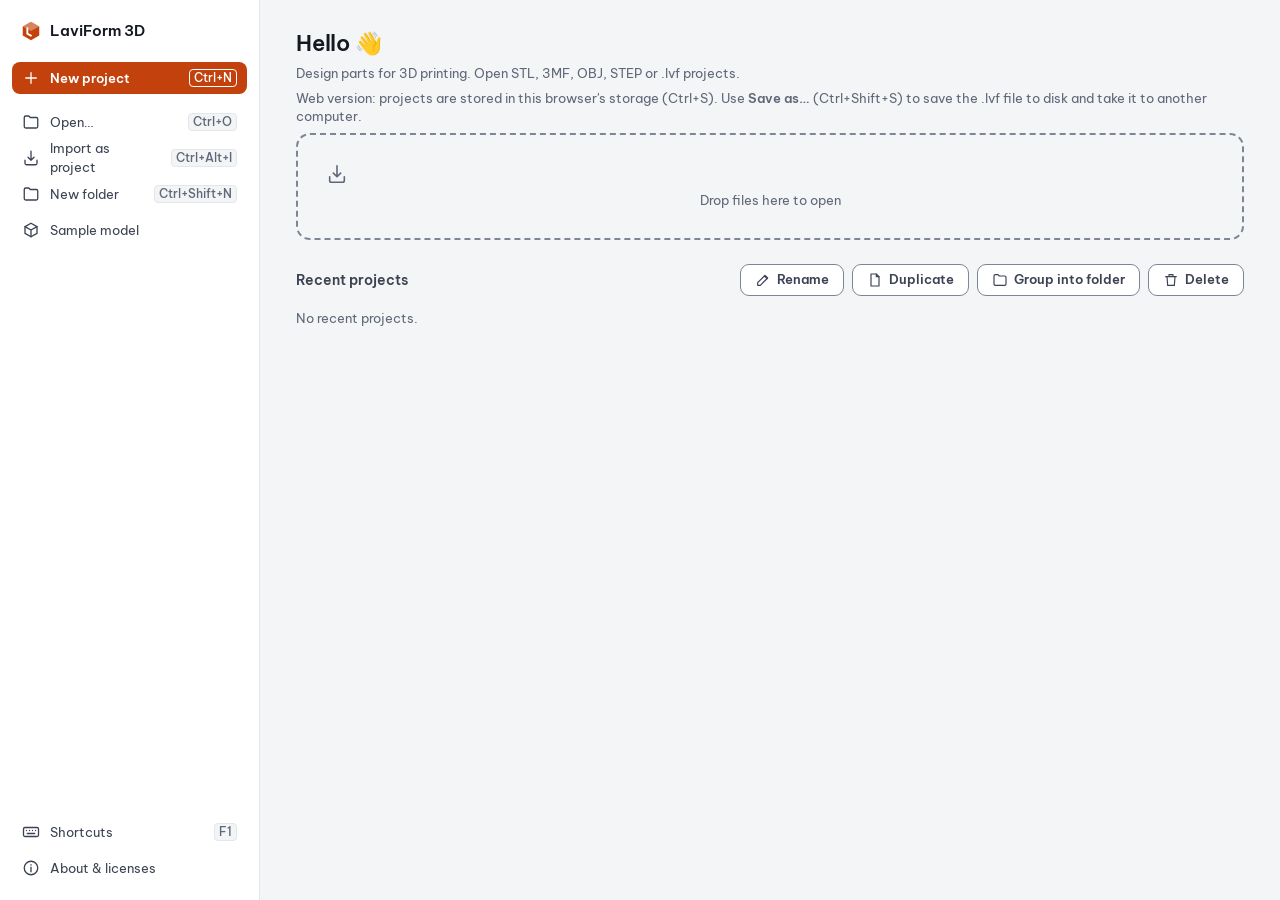
==== commit 0f2ca1e6: "LaviForm 3D web 1.0.0 Co-Authored-By: Claude Opus 5.5 <noreply@anthropic.com> Claude-Session: https:" ====
--- a/index.html
+++ b/index.html
@@ -13,10 +13,10 @@
 <link rel="icon" type="image/png" href="./icons/icon-192.png">
 <link rel="apple-touch-icon" href="./icons/apple-touch-icon.png">
 <title>LaviForm 3D</title>
-  <script type="module" crossorigin src="./assets/index-3LXfzXJ9.js"></script>
-  <link rel="modulepreload" crossorigin href="./assets/t-B9FrrFSS.js">
-  <link rel="modulepreload" crossorigin href="./assets/model-3N3BIn4K.js">
-  <link rel="stylesheet" crossorigin href="./assets/index-Dw_kEoBr.css">
+  <script type="module" crossorigin src="./assets/index-BOH8ptRW.js"></script>
+  <link rel="modulepreload" crossorigin href="./assets/t-D1Q2101T.js">
+  <link rel="modulepreload" crossorigin href="./assets/model-B-oQL3Ph.js">
+  <link rel="stylesheet" crossorigin href="./assets/index-SrSAR7Wn.css">
 </head>
 <body></body>
 </html>
--- a/assets/index-SrSAR7Wn.css
+++ b/assets/index-SrSAR7Wn.css
@@ -0,0 +1 @@
+@font-face{font-family:Be Vietnam Pro;font-style:normal;font-display:swap;font-weight:400;src:url(./be-vietnam-pro-vietnamese-400-normal-CRcqvyg1.woff2)format("woff2"),url(./be-vietnam-pro-vietnamese-400-normal-BuGn0gnm.woff)format("woff");unicode-range:U+102-103,U+110-111,U+128-129,U+168-169,U+1A0-1A1,U+1AF-1B0,U+300-301,U+303-304,U+308-309,U+323,U+329,U+1EA0-1EF9,U+20AB}@font-face{font-family:Be Vietnam Pro;font-style:normal;font-display:swap;font-weight:400;src:url(./be-vietnam-pro-latin-ext-400-normal-CiZNW1ec.woff2)format("woff2"),url(./be-vietnam-pro-latin-ext-400-normal-DYBYyMQr.woff)format("woff");unicode-range:U+100-2BA,U+2BD-2C5,U+2C7-2CC,U+2CE-2D7,U+2DD-2FF,U+304,U+308,U+329,U+1D00-1DBF,U+1E00-1E9F,U+1EF2-1EFF,U+2020,U+20A0-20AB,U+20AD-20C0,U+2113,U+2C60-2C7F,U+A720-A7FF}@font-face{font-family:Be Vietnam Pro;font-style:normal;font-display:swap;font-weight:400;src:url(./be-vietnam-pro-latin-400-normal-PpnXBOrz.woff2)format("woff2"),url(./be-vietnam-pro-latin-400-normal-bXgqVju9.woff)format("woff");unicode-range:U+??,U+131,U+152-153,U+2BB-2BC,U+2C6,U+2DA,U+2DC,U+304,U+308,U+329,U+2000-206F,U+20AC,U+2122,U+2191,U+2193,U+2212,U+2215,U+FEFF,U+FFFD}@font-face{font-family:Be Vietnam Pro;font-style:normal;font-display:swap;font-weight:500;src:url(./be-vietnam-pro-vietnamese-500-normal-DREgrEoJ.woff2)format("woff2"),url(./be-vietnam-pro-vietnamese-500-normal-CfdwVo8-.woff)format("woff");unicode-range:U+102-103,U+110-111,U+128-129,U+168-169,U+1A0-1A1,U+1AF-1B0,U+300-301,U+303-304,U+308-309,U+323,U+329,U+1EA0-1EF9,U+20AB}@font-face{font-family:Be Vietnam Pro;font-style:normal;font-display:swap;font-weight:500;src:url(./be-vietnam-pro-latin-ext-500-normal-h0Fp6aX0.woff2)format("woff2"),url(./be-vietnam-pro-latin-ext-500-normal-CK0UkkKf.woff)format("woff");unicode-range:U+100-2BA,U+2BD-2C5,U+2C7-2CC,U+2CE-2D7,U+2DD-2FF,U+304,U+308,U+329,U+1D00-1DBF,U+1E00-1E9F,U+1EF2-1EFF,U+2020,U+20A0-20AB,U+20AD-20C0,U+2113,U+2C60-2C7F,U+A720-A7FF}@font-face{font-family:Be Vietnam Pro;font-style:normal;font-display:swap;font-weight:500;src:url(./be-vietnam-pro-latin-500-normal-B6LVzGNe.woff2)format("woff2"),url(./be-vietnam-pro-latin-500-normal-BJkVuMHw.woff)format("woff");unicode-range:U+??,U+131,U+152-153,U+2BB-2BC,U+2C6,U+2DA,U+2DC,U+304,U+308,U+329,U+2000-206F,U+20AC,U+2122,U+2191,U+2193,U+2212,U+2215,U+FEFF,U+FFFD}@font-face{font-family:Be Vietnam Pro;font-style:normal;font-display:swap;font-weight:600;src:url(./be-vietnam-pro-vietnamese-600-normal-nyU-ZL2p.woff2)format("woff2"),url(./be-vietnam-pro-vietnamese-600-normal-DkpCIyan.woff)format("woff");unicode-range:U+102-103,U+110-111,U+128-129,U+168-169,U+1A0-1A1,U+1AF-1B0,U+300-301,U+303-304,U+308-309,U+323,U+329,U+1EA0-1EF9,U+20AB}@font-face{font-family:Be Vietnam Pro;font-style:normal;font-display:swap;font-weight:600;src:url(./be-vietnam-pro-latin-ext-600-normal-BNd8euf0.woff2)format("woff2"),url(./be-vietnam-pro-latin-ext-600-normal-BeUwKxhG.woff)format("woff");unicode-range:U+100-2BA,U+2BD-2C5,U+2C7-2CC,U+2CE-2D7,U+2DD-2FF,U+304,U+308,U+329,U+1D00-1DBF,U+1E00-1E9F,U+1EF2-1EFF,U+2020,U+20A0-20AB,U+20AD-20C0,U+2113,U+2C60-2C7F,U+A720-A7FF}@font-face{font-family:Be Vietnam Pro;font-style:normal;font-display:swap;font-weight:600;src:url(./be-vietnam-pro-latin-600-normal-BZDkUTrt.woff2)format("woff2"),url(./be-vietnam-pro-latin-600-normal-5IO4e7bK.woff)format("woff");unicode-range:U+??,U+131,U+152-153,U+2BB-2BC,U+2C6,U+2DA,U+2DC,U+304,U+308,U+329,U+2000-206F,U+20AC,U+2122,U+2191,U+2193,U+2212,U+2215,U+FEFF,U+FFFD}:root{--font:"Be Vietnam Pro", system-ui, "Segoe UI", sans-serif;--bg:#f4f5f7;--vpbg:linear-gradient(#fbfbfc, #eef0f3);--surf:#fff;--surf-glass:#fffffff0;--surf2:#f3f4f6;--surf3:#e9ebef;--fg:#141821;--fg2:#3b4252;--fg3:#5f6878;--line:#e3e6eb;--line2:#7d8696;--acc:#c2410c;--accsoft:#c2410c17;--onacc:#fff;--ok:#15803d;--warn:#b45309;--err:#b91c1c;--sh:0 1px 2px #1018280f, 0 4px 14px #10182812;--sh2:0 2px 6px #10182814, 0 16px 40px #10182824;--r1:6px;--r2:9px;--r3:14px;--s1:4px;--s2:8px;--s3:12px;--s4:16px;--s5:24px;--t:.16s cubic-bezier(.2,.7,.2,1);--hit:32px;--row:32px;--tab:40px;--rail:48px;--rb:44px;--lightningcss-light:initial;--lightningcss-dark: ;color-scheme:light}html.dark{--bg:#0f1115;--vpbg:radial-gradient(1200px 700px at 50% 40%, #1c2029, #111318);--surf:#1a1d24;--surf-glass:#1a1d24f2;--surf2:#232733;--surf3:#2b3040;--fg:#eceef3;--fg2:#c3c8d3;--fg3:#9ba3b4;--line:#2b303c;--line2:#6b7385;--acc:#fb923c;--accsoft:#fb923c22;--onacc:#1d0e04;--ok:#4ade80;--warn:#fbbf24;--err:#f87171;--sh:0 1px 2px #0006, 0 6px 18px #00000059;--sh2:0 4px 10px #0006, 0 24px 60px #00000080;--lightningcss-light: ;--lightningcss-dark:initial;color-scheme:dark}html.touch{--hit:44px;--row:44px;--tab:44px;--rail:56px;--rb:52px}@media (prefers-reduced-motion:reduce){:root{--t:0s}}*{box-sizing:border-box;margin:0}html,body{height:100%}body{font:13px/1.45 var(--font);color:var(--fg);background:var(--bg);-webkit-font-smoothing:antialiased;user-select:none;overflow:hidden}button{font:inherit;color:inherit;cursor:pointer;background:0 0;border:0}input,select,textarea{font:inherit;color:inherit}.i{flex:none;display:block}:focus-visible{outline:2px solid var(--acc);outline-offset:2px;border-radius:4px}.k{font:500 12px var(--font);color:var(--fg3);border:1px solid var(--line);background:var(--surf2);white-space:nowrap;border-radius:4px;padding:0 4px;line-height:16px}.sp{flex:1}.hidden{display:none!important}#app{grid-template-rows:calc(var(--tab) + 1px) auto 1fr 26px;grid-template-columns:var(--rail) 1fr var(--rail);display:grid;position:absolute;inset:0}.title{background:var(--surf);border-bottom:1px solid var(--line);z-index:4;-webkit-app-region:no-drag;grid-column:1/-1;align-items:center;gap:8px;padding:0 8px 0 12px;display:flex}.brand{white-space:nowrap;align-items:center;gap:8px;font-weight:600;display:flex}.doc-name{color:var(--fg3);text-overflow:ellipsis;white-space:nowrap;max-width:220px;overflow:hidden}.tabs{height:100%;margin-left:8px;display:flex}.tabs button{height:100%;color:var(--fg3);transition:color var(--t);border-bottom:2px solid #0000;padding:0 12px;font-weight:500}.tabs button:hover{color:var(--fg)}.tabs button[aria-selected=true]{color:var(--acc);border-color:var(--acc)}.qsearch{background:var(--surf2);width:320px;height:30px;color:var(--fg3);border:1px solid var(--line);border-radius:8px;align-items:center;gap:8px;padding:0 10px;display:flex}.tb{width:var(--hit);height:var(--hit);color:var(--fg2);transition:background var(--t);border-radius:8px;place-items:center;display:grid}.tb:hover:not(:disabled){background:var(--surf2);color:var(--fg)}.tb:disabled{opacity:.4;cursor:default}.tb.on{background:var(--accsoft);color:var(--acc)}.ribbon{background:var(--surf);border-bottom:1px solid var(--line);box-shadow:var(--sh);z-index:3;scrollbar-width:none;grid-column:1/-1;align-items:center;min-height:52px;padding:4px 8px;display:flex;overflow-x:auto}.ribbon:hover{scrollbar-width:thin}.ribbon.more{mask-image:linear-gradient(90deg,#000 calc(100% - 40px),#0000)}.grp{border-right:1px solid var(--line);align-items:center;gap:2px;height:44px;padding:0 8px;display:flex}.grp:last-child{border-right:0}.grp em{white-space:nowrap;color:var(--fg3);margin-right:4px;font-size:12px;font-style:normal}.rb{white-space:nowrap;min-width:44px;height:var(--rb);border-radius:var(--r2);color:var(--fg2);transition:background var(--t), color var(--t);justify-content:center;align-items:center;gap:6px;padding:0 8px;font-size:12px;display:flex;position:relative}.rb:hover:not([aria-disabled=true]){background:var(--surf2);color:var(--fg)}.rb.on{background:var(--accsoft);color:var(--acc);box-shadow:inset 0 0 0 2px var(--acc)}.rb[aria-disabled=true]{opacity:.45;cursor:default}@media (height<=900px){html:not(.touch) .rb .lb,html:not(.touch) .grp em{display:none}html:not(.touch) .rb,html:not(.touch) .grp{padding:0 6px}}html.touch .rb{flex-direction:column;gap:2px;min-width:56px;padding:2px 6px}html.touch .grp{height:58px}.rail{background:var(--surf);border-right:1px solid var(--line);z-index:2;flex-direction:column;align-items:center;gap:6px;padding-top:8px;display:flex}.rail.r{border-right:0;border-left:1px solid var(--line)}.rail .tb{width:calc(var(--hit) + 8px);height:calc(var(--hit) + 8px)}.center{background:var(--vpbg);position:relative;overflow:hidden}.center canvas{outline:none;position:absolute;inset:0}.pane{background:var(--surf-glass);backdrop-filter:blur(12px);border:1px solid var(--line);width:280px;max-height:calc(100% - 80px);box-shadow:var(--sh2);z-index:5;border-radius:12px;flex-direction:column;display:flex;position:absolute;top:8px;left:8px;overflow:hidden}.ph{border-bottom:1px solid var(--line);flex:none;align-items:center;gap:8px;height:40px;padding:0 8px 0 12px;font-weight:600;display:flex}.pbody{flex:1;padding:4px 0;overflow:auto}.row{min-height:var(--row);color:var(--fg2);cursor:default;align-items:center;gap:8px;padding:0 8px 0 12px;display:flex}.row:hover{background:var(--surf2)}.row.sel{background:var(--accsoft);color:var(--fg);box-shadow:inset 3px 0 0 var(--acc)}.row .t{text-overflow:ellipsis;white-space:nowrap;flex:1;overflow:hidden}.row .m{color:var(--fg3);font-size:12px}.row .tb{width:28px;height:28px}html.touch .row .tb{width:44px;height:44px}.row input.rename{border:1px solid var(--acc);background:var(--surf);border-radius:6px;flex:1;min-width:0;padding:2px 6px}.swatch{border:1px solid var(--line2);border-radius:4px;flex:none;width:12px;height:12px}.empty{color:var(--fg3);text-align:center;padding:16px;line-height:1.6}.empty b{color:var(--fg2);margin-bottom:4px;display:block}.card{border-radius:var(--r3);background:var(--surf-glass);backdrop-filter:blur(12px);border:1px solid var(--line);width:300px;box-shadow:var(--sh2);z-index:5;padding:12px 14px;position:absolute;top:10px;right:10px}.card h4{align-items:center;gap:8px;margin-bottom:8px;font-size:13px;display:flex}.kv{grid-template-columns:auto 1fr;gap:6px 12px;font-size:12.5px;display:grid}.kv dt{color:var(--fg3)}.kv dd{text-align:right;font-variant-numeric:tabular-nums}.chip{background:var(--accsoft);color:var(--acc);white-space:nowrap;border-radius:99px;padding:1px 8px;font-size:12px;font-weight:600}.chip.ok{color:var(--ok);background:#15803d1a}.chip.bad{color:var(--err);background:#b91c1c17}.btn{height:var(--hit);border-radius:var(--r2);border:1px solid var(--line2);min-width:80px;color:var(--fg2);background:var(--surf);transition:filter var(--t), background var(--t);justify-content:center;align-items:center;gap:6px;padding:0 14px;font-weight:600;display:inline-flex}.btn:hover{background:var(--surf2)}.btn.p{background:var(--acc);border-color:var(--acc);color:var(--onacc)}.btn.p:hover{filter:brightness(1.08)}.btn:disabled{opacity:.5;cursor:default}.seg{background:var(--surf2);border:1px solid var(--line);border-radius:8px;padding:2px;display:inline-flex}.seg button{height:calc(var(--hit) - 6px);color:var(--fg3);white-space:nowrap;border-radius:6px;padding:0 10px}.seg button[aria-pressed=true]{background:var(--surf);color:var(--fg);box-shadow:var(--sh)}.field{color:var(--fg3);justify-content:space-between;align-items:center;gap:12px;margin-top:10px;display:flex}.inp{height:var(--hit);border:1px solid var(--line2);background:var(--surf);border-radius:8px;min-width:0;padding:0 10px}.inp:focus{outline:2px solid var(--acc);outline-offset:2px}select.inp{padding-right:4px}.vtb{background:var(--surf-glass);border:1px solid var(--line);box-shadow:var(--sh);z-index:4;border-radius:10px;gap:2px;padding:4px;display:flex;position:absolute;bottom:12px;left:50%;transform:translate(-50%)}.vtb .sep{background:var(--line);width:1px;margin:4px 2px}.status{color:var(--fg3);background:var(--surf);border-top:1px solid var(--line);white-space:nowrap;z-index:3;grid-column:1/-1;align-items:center;gap:14px;padding:0 12px;font-size:12px;display:flex;overflow:hidden}.status button{color:var(--fg3)}.status button:hover{color:var(--fg)}.status .coords{font-variant-numeric:tabular-nums;min-width:230px}.viewcube{z-index:4;width:72px;height:88px;position:absolute;top:8px;right:12px}.vc-face{transform-origin:0 0;font:600 10px var(--font);letter-spacing:.03em;color:var(--fg2);background:var(--surf2);border:1px solid var(--line2);backface-visibility:hidden;place-items:center;display:grid;position:absolute;top:0;left:0}.vc-face:hover{background:var(--accsoft);color:var(--acc)}.vc-home{width:22px;height:22px;color:var(--fg3);background:var(--surf-glass);border:1px solid var(--line);z-index:300;border-radius:6px;place-items:center;display:grid;position:absolute;top:-2px;left:-2px}html.touch .vc-home{width:44px;height:44px;top:-16px;left:-24px}.mlabel{font:600 12px var(--font);background:var(--acc);color:var(--onacc);box-shadow:var(--sh);pointer-events:none;z-index:4;white-space:nowrap;font-variant-numeric:tabular-nums;border-radius:6px;padding:3px 8px;position:absolute;transform:translate(-50%,-140%)}.hint{background:var(--surf-glass);border:1px solid var(--line);box-shadow:var(--sh);z-index:6;color:var(--fg2);border-radius:10px;align-items:center;gap:10px;padding:6px 12px;display:flex;position:absolute;top:12px;left:50%;transform:translate(-50%)}.dash{z-index:20;background:var(--bg);grid-template-columns:260px 1fr;display:grid;position:absolute;inset:0}.dash nav{background:var(--surf);border-right:1px solid var(--line);flex-direction:column;gap:4px;padding:16px 12px;display:flex}.dash nav .brand{padding:4px 8px 16px;font-size:15px}.dash nav button.nv{height:var(--hit);color:var(--fg2);text-align:left;border-radius:8px;align-items:center;gap:10px;padding:0 10px;display:flex}.dash nav button.nv:hover{background:var(--surf2)}.dash nav button.nv.p{background:var(--acc);color:var(--onacc);margin-bottom:8px;font-weight:600}.dash main{padding:28px 36px;overflow:auto}.dash h1{letter-spacing:-.01em;font-size:22px;font-weight:600}.dash h2{color:var(--fg2);margin:24px 0 12px;font-size:14px;font-weight:600}.grid-cards{grid-template-columns:repeat(auto-fill,minmax(200px,1fr));gap:14px;display:grid}.pcard{text-align:left;border:1px solid var(--line);background:var(--surf);box-shadow:var(--sh);transition:transform var(--t), box-shadow var(--t);border-radius:12px;position:relative;overflow:hidden}.pcard:hover{box-shadow:var(--sh2);transform:translateY(-2px)}.pcard .th{background:var(--vpbg);height:120px;color:var(--fg3);place-items:center;display:grid}.pcard .th img{object-fit:cover;width:100%;height:100%}.pcard .nm{white-space:nowrap;text-overflow:ellipsis;padding:8px 12px 2px;font-weight:600;overflow:hidden}.pcard .tm{color:var(--fg3);padding:0 12px 10px;font-size:12px}.pcard.missing{opacity:.55}.pcard .x{background:var(--surf-glass);position:absolute;top:6px;right:6px}.drop{border:2px dashed var(--line2);text-align:center;color:var(--fg3);border-radius:14px;margin-top:8px;padding:28px}.drop.over{border-color:var(--acc);background:var(--accsoft);color:var(--acc)}.modal-bg{z-index:50;animation:fade var(--t);background:#0008;place-items:center;display:grid;position:fixed;inset:0}.modal{background:var(--surf);width:min(560px,92vw);max-height:86vh;box-shadow:var(--sh2);border:1px solid var(--line);border-radius:16px;padding:18px 20px;overflow:auto}.modal h3{align-items:center;gap:8px;margin-bottom:4px;font-size:16px;display:flex}.modal p.sub{color:var(--fg3);margin-bottom:8px}.modal .acts{justify-content:flex-end;gap:8px;margin-top:18px;display:flex}.modal table{border-collapse:collapse;width:100%;font-size:12.5px}.modal td{border-bottom:1px solid var(--line);padding:5px 4px}.modal td:last-child{text-align:right}.modal .sec{color:var(--fg2);margin:14px 0 4px;font-weight:600}.opt{min-height:var(--hit);align-items:center;gap:10px;display:flex}.opt input[type=checkbox],.opt input[type=radio]{width:18px;height:18px;accent-color:var(--acc)}@keyframes fade{0%{opacity:0}}.palette{background:var(--surf);border:1px solid var(--line);width:min(560px,92vw);box-shadow:var(--sh2);z-index:60;border-radius:14px;position:fixed;top:12%;left:50%;overflow:hidden;transform:translate(-50%)}.palette input{border:0;border-bottom:1px solid var(--line);background:0 0;outline:none;width:100%;height:48px;padding:0 16px;font-size:15px}.palette .list{max-height:360px;padding:6px;overflow:auto}.palette .it{min-height:var(--hit);color:var(--fg2);border-radius:8px;align-items:center;gap:10px;padding:0 10px;display:flex}.palette .it.act{background:var(--accsoft);color:var(--fg)}.palette .it .v{color:var(--fg3);font-size:11.5px}.toasts{z-index:70;flex-direction:column;gap:8px;max-width:420px;display:flex;position:fixed;bottom:40px;right:16px}.toast{background:var(--surf);border:1px solid var(--line);box-shadow:var(--sh2);animation:fade var(--t);border-radius:12px;align-items:flex-start;gap:10px;padding:10px 12px;display:flex}.toast.err{border-color:var(--err)}.toast.err .i{color:var(--err)}.toast.warn .i{color:var(--warn)}.toast.ok .i{color:var(--ok)}.busy{background:var(--surf-glass);border:1px solid var(--line);box-shadow:var(--sh2);z-index:8;border-radius:14px;align-items:center;gap:12px;padding:14px 18px;display:flex;position:absolute;top:50%;left:50%;transform:translate(-50%,-50%)}.spin{border:2px solid var(--line);border-top-color:var(--acc);border-radius:50%;width:18px;height:18px;animation:.8s linear infinite sp}@keyframes sp{to{transform:rotate(360deg)}}.ctxmenu{z-index:80;background:var(--surf);border:1px solid var(--line);min-width:200px;box-shadow:var(--sh2);border-radius:10px;padding:4px;position:fixed}.ctxmenu button{width:100%;min-height:var(--hit);color:var(--fg2);text-align:left;border-radius:6px;align-items:center;gap:10px;padding:0 10px;display:flex}.ctxmenu button:hover,.ctxmenu button:focus{background:var(--surf2);color:var(--fg);outline:none}.ctxmenu hr{border:0;border-top:1px solid var(--line);margin:4px 0}.tip{z-index:90;background:var(--fg);color:var(--bg);pointer-events:none;border-radius:7px;align-items:center;gap:8px;max-width:320px;padding:6px 9px;font-size:12px;display:flex;position:fixed}.tip .k{color:inherit;opacity:.8;background:0 0;border-color:currentColor}.dragover:after{content:"Thả tệp để nhập";border:2px dashed var(--acc);color:var(--acc);background:var(--accsoft);z-index:30;border-radius:14px;place-items:center;font-size:16px;font-weight:600;display:grid;position:absolute;inset:8px}.dtools{align-items:center;gap:8px;margin:24px 0 12px;display:flex}.pcard.sel{outline:2px solid var(--acc);outline-offset:2px}.fgroup{margin:14px 0}.fhead{min-height:var(--hit);color:var(--fg2);cursor:pointer;border-radius:8px;align-items:center;gap:10px;padding:0 10px;display:flex}.fhead:hover{background:var(--surf2)}.fhead.sel{background:var(--accsoft);color:var(--fg)}.fhead .m{color:var(--fg3);font-size:12px}.fgroup .grid-cards{margin:8px 0 0 28px}[data-drop-folder].over{outline:2px dashed var(--acc);outline-offset:4px;border-radius:10px}.sk-overlay{pointer-events:none;z-index:4;position:absolute;inset:0}.sk-dim,.sk-glyph{pointer-events:auto;font:600 12px var(--font);font-variant-numeric:tabular-nums;white-space:nowrap;cursor:pointer;border-radius:6px;position:absolute;transform:translate(-50%,-50%)}.sk-dim{background:var(--surf);color:var(--fg);border:1px solid var(--line2);box-shadow:var(--sh);padding:2px 7px}.sk-glyph{background:var(--surf2);min-width:18px;height:18px;color:var(--fg2);border:1px solid var(--line2);place-items:center;padding:0 4px;font-size:11px;display:grid}html.touch .sk-glyph{min-width:28px;height:28px}html.touch .sk-dim{padding:6px 10px}.sk-dim.sel,.sk-glyph.sel{background:var(--acc);color:var(--onacc);border-color:var(--acc)}.sk-dim.bad,.sk-glyph.bad{border-color:var(--err);color:var(--err)}.sk-snap{background:var(--fg);color:var(--bg);pointer-events:none;white-space:nowrap;border-radius:5px;padding:1px 6px;font-size:11px;position:absolute}.sk-live{font:600 12px var(--font);font-variant-numeric:tabular-nums;background:var(--acc);color:var(--onacc);pointer-events:none;white-space:nowrap;box-shadow:var(--sh);border-radius:6px;padding:2px 8px;position:absolute}.sk-hud{z-index:9;background:var(--surf);border:1px solid var(--line);box-shadow:var(--sh2);border-radius:10px;align-items:center;gap:8px;padding:6px 8px;display:flex;position:absolute}.sk-hud label{color:var(--fg3);align-items:center;gap:6px;font-size:12px;display:flex}.sk-hud input{border:1px solid var(--line2);background:var(--surf);border-radius:6px;width:92px;height:28px;padding:0 8px}.sk-hud input:focus{outline:2px solid var(--acc);outline-offset:1px}.sk-dim-edit{z-index:9;border:2px solid var(--acc);background:var(--surf);width:100px;height:28px;font:600 12px var(--font);border-radius:6px;padding:0 8px;position:absolute}.sk-box{z-index:7;border:1.5px solid var(--acc);background:var(--accsoft);pointer-events:none;position:absolute}.sk-box.cross{border-style:dashed}.sk-hintbar{max-width:calc(100% - 340px);top:auto;bottom:64px}.sk-hintbar .txt{color:var(--fg3);text-overflow:ellipsis;white-space:nowrap;overflow:hidden}.sk-hintbar .sep{background:var(--line);width:1px;height:18px}.sk-help{color:var(--fg3);margin-top:8px;font-size:12px;line-height:1.5}.sec-t{color:var(--fg2);margin:12px 0 2px;font-size:12.5px;font-weight:600}.sk-cons{flex-wrap:wrap;gap:6px;margin-top:6px;display:flex}.sk-cons .btn{min-width:0;height:30px;padding:0 10px;font-weight:500}html.touch .sk-cons .btn{height:44px}.sk-clist .row{border-radius:6px;min-height:30px;padding:0 4px 0 8px}.sk-clist .row.bad{color:var(--err)}.card{max-height:calc(100% - 90px);overflow:auto}.row.fold{font-weight:600}.row.infolder{padding-left:28px}.row.over{outline:2px dashed var(--acc);outline-offset:-2px}.ctxbar{background:var(--surf-glass);backdrop-filter:blur(12px);border:1px solid var(--line);box-shadow:var(--sh2);z-index:5;scrollbar-width:none;border-radius:12px;gap:2px;max-width:calc(100% - 140px);padding:4px;display:flex;position:absolute;bottom:62px;left:50%;overflow-x:auto;transform:translate(-50%)}.ctxbar .rb .lb{display:inline!important}.ctxbar .rb .k{color:var(--fg3);border:1px solid var(--line);border-radius:4px;margin-left:2px;padding:0 4px;font-size:12px}.numrow{align-items:center;gap:4px;display:flex}.numrow .inp{text-align:right;flex:1;min-width:0}.numrow .step{border:1px solid var(--line);background:var(--surf2);width:32px;height:32px;color:var(--fg);border-radius:8px;font-size:16px}html.touch .numrow .step{width:44px;height:44px}.chk{min-height:32px;color:var(--fg2);align-items:center;gap:8px;margin:4px 0;font-size:13px;display:flex}.chk input{width:16px;height:16px;accent-color:var(--acc)}.mt-status{color:var(--fg3);min-height:16px;margin-top:8px;font-size:12px}.mt-status.err{color:var(--bad,#b91c1c)}.card .acts{justify-content:flex-end;gap:8px;margin-top:10px;display:flex}.card .field .sub{color:var(--fg3);margin-top:2px;font-size:11px}.mt-form .field{flex-direction:column;align-items:stretch;gap:4px;margin-top:8px}.mt-form .field>label{color:var(--fg2);font-size:12px}.mt-form .seg{flex-wrap:wrap;width:100%}.mt-form .seg button{flex:auto}#infoCard .sub{line-height:1.4}.hist-tools{border-bottom:1px solid var(--line);flex-wrap:wrap;gap:6px;padding:6px 8px;display:flex}.hrow .hn{text-align:right;width:20px;color:var(--fg3);font-variant-numeric:tabular-nums;font-size:11px}.hrow .tb{opacity:0}.hrow:hover .tb,.hrow:focus-within .tb,.hrow.sel .tb{opacity:1}.hrow.off .t{color:var(--fg3);text-decoration:line-through}.hrow.bad{box-shadow:inset 3px 0 0 var(--err,#b91c1c)}.hrow.bad .t{color:var(--err,#b91c1c)}.chip.bad{background:color-mix(in srgb, var(--err,#b91c1c) 15%, transparent);color:var(--err,#b91c1c)}table.vars{border-collapse:collapse;width:100%;margin-top:8px}table.vars td,table.vars th{text-align:left;padding:4px 6px;font-size:13px}table.vars .vres{color:var(--fg2);font-variant-numeric:tabular-nums;min-width:80px}table.vars .vres.err{color:var(--err,#b91c1c);font-size:11px}.hrow.warn{box-shadow:inset 3px 0 0 var(--warn,#b45309)}.chip.warn{background:color-mix(in srgb, var(--warn,#b45309) 16%, transparent);color:var(--warn,#b45309)}.install-chip{right:max(16px, env(safe-area-inset-right));bottom:max(16px, env(safe-area-inset-bottom));z-index:60;background:var(--bg2,#fff);color:var(--fg,#111);border-radius:12px;align-items:center;gap:8px;padding:8px 10px;font-size:13px;display:flex;position:fixed;box-shadow:0 8px 28px #0000002e,0 1px 3px #0000001f}.dw{z-index:6;background:var(--bg);grid-template-rows:1fr 32px;grid-template-columns:240px 1fr;display:grid;position:absolute;inset:0}.dw.collapsed{grid-template-columns:48px 1fr}.dw-side{background:var(--surf);border-right:1px solid var(--line);flex-direction:column;grid-row:1/3;min-width:0;display:flex;overflow:hidden}.dw.collapsed .dw-side .t,.dw.collapsed .dw-tree>:not(.dw-thumbs),.dw.collapsed .dw-thumb span,.dw.collapsed .dw-sec{display:none}.dw.collapsed .dw-thumb{width:36px;padding:2px}.dw-tree{flex:1;padding-bottom:12px;overflow:auto}.dw-sec{color:var(--fg3);text-transform:none;padding:12px 12px 4px;font-size:12px;font-weight:600}.dw-sec.err{color:var(--err)}.dw-tree .row{border-radius:6px;margin:0 6px;padding:0 8px;font-size:13px}.dw-tree .row .t{text-overflow:ellipsis;white-space:nowrap;flex:1;overflow:hidden}.dw-tree .row:hover{background:var(--surf2)}.dw-tree .row.sel{background:var(--accsoft);color:var(--acc);box-shadow:inset 3px 0 0 var(--acc)}.dw-empty{color:var(--fg3);padding:4px 14px;font-size:12px}.dw-thumbs{flex-direction:column;gap:6px;padding:6px;display:flex}.dw-thumb{border:1px solid var(--line);background:var(--surf2);color:var(--fg2);cursor:pointer;text-align:left;border-radius:8px;flex-direction:column;gap:4px;padding:6px;font-size:12px;display:flex}.dw-thumb svg.paper{aspect-ratio:1.414;background:#fff;border-radius:3px;width:100%;height:auto}.dw-thumb.on{border-color:var(--acc);box-shadow:0 0 0 1px var(--acc)}.dw-thumb.add{min-height:var(--hit);flex-direction:row;justify-content:center;align-items:center}.dw-thumb span{text-overflow:ellipsis;white-space:nowrap;overflow:hidden}.dw-desk{background:var(--vpbg);touch-action:none;cursor:default;outline:none;position:relative;overflow:hidden}.dw-desk:focus-visible{box-shadow:inset 0 0 0 2px var(--acc)}.dw-sheet{transform-origin:0 0;background:#fff;position:absolute;top:0;left:0;box-shadow:0 2px 14px #0003,0 0 0 1px #0002}.dw-sheet svg.paper{width:100%;height:100%;display:block}.dw-snap{border:2px solid var(--acc);background:var(--accsoft);pointer-events:none;z-index:2;border-radius:50%;width:14px;height:14px;position:absolute}.dw-card{width:300px;top:12px;right:12px}.dw-card .inp{height:calc(var(--hit) - 4px)}.dw-ctx{background:var(--surf-glass);backdrop-filter:blur(12px);border:1px solid var(--line);box-shadow:var(--sh2);z-index:5;border-radius:14px;gap:6px;padding:6px;display:flex;position:absolute;bottom:44px;left:50%;transform:translate(-50%)}.dw-ctx .btn{min-width:44px;min-height:44px}.dw-status{color:var(--fg3);background:var(--surf);border-top:1px solid var(--line);grid-column:2;align-items:center;gap:10px;padding:0 10px;font-size:12px;display:flex}.dw-status .sp{flex:1}.dw-status .btn{height:26px;font-size:12px}html.touch .dw-status{grid-template-rows:auto}@media (width<=900px){.dw{grid-template-columns:48px 1fr}.dw .dw-side .t,.dw .dw-thumb span,.dw .dw-sec,.dw .dw-tree>:not(.dw-thumbs){display:none}.dw .dw-thumb{width:36px;padding:2px}}html.touch .dw-card .seg button,html.touch .dw-status .btn,html.touch .dw-card .btn{min-height:44px}html.touch .dw{grid-template-rows:1fr 52px}.dw-edit{z-index:4;background:var(--surf);border:1px solid var(--acc);width:240px;box-shadow:var(--sh2);border-radius:10px;flex-direction:column;gap:4px;padding:8px;display:flex;position:absolute}.dw-edit span{color:var(--fg3);font-size:12px}.lic-chip{border:1px solid var(--line2);background:var(--surf2);height:32px;color:var(--fg2);cursor:pointer;white-space:nowrap;border-radius:999px;align-items:center;gap:6px;margin-left:8px;padding:0 4px 0 10px;font-size:12px;display:inline-flex}.lic-chip .lic-go{background:var(--acc);color:#fff;border-radius:999px;padding:3px 10px;font-weight:600}html.dark .lic-chip .lic-go{color:#1a1d24}.lic-chip.hidden{display:none}.rb.locked{position:relative}.rb.locked .lk{color:var(--fg3);position:absolute;top:3px;right:5px}.mono{letter-spacing:.02em;font-family:ui-monospace,Consolas,Cascadia Mono,monospace}.ac-msg{align-items:flex-start;gap:6px;min-height:18px;margin-top:6px;font-size:12.5px;display:flex}.ac-msg.bad{color:var(--err)}.fb-stars{align-items:center;gap:6px;margin:6px 0 10px;display:flex}.fb-star{border:1px solid var(--line2);background:var(--surf);width:44px;height:44px;color:var(--fg3);cursor:pointer;border-radius:10px;font-size:22px;line-height:1}.fb-star.on{background:var(--accsoft);border-color:var(--acc);color:var(--acc)}.fb-lab{color:var(--fg2);margin-left:6px;font-size:13px}.fb-kinds{flex-wrap:wrap;gap:6px;margin-bottom:10px;display:flex}.chip{border:1px solid var(--line2);background:var(--surf);min-height:32px;color:var(--fg2);cursor:pointer;border-radius:999px;padding:0 12px;font-size:12.5px}.chip.on{background:var(--acc);border-color:var(--acc);color:#fff}html.dark .chip.on{color:#1a1d24}.fb-count{text-align:right;color:var(--fg3);font-size:12px}.fb-count.warn{color:var(--warn,#b45309);font-weight:600}.fb-check{cursor:pointer;min-height:32px;color:var(--fg2);align-items:center;gap:8px;font-size:13px;display:flex}.fb-check input{width:18px;height:18px}html.touch .fb-check,html.touch .chip{min-height:44px}.rate-invite{z-index:50;background:var(--surf);border:1px solid var(--line);box-shadow:var(--sh2);border-radius:12px;align-items:center;gap:8px;padding:8px 8px 8px 14px;font-size:13px;display:flex;position:fixed;bottom:40px;right:16px}.rate-invite span{align-items:center;gap:6px;display:inline-flex}.toast .tact{flex:none;height:32px;margin-left:10px}html.touch .chk,html.touch .lic-chip,html.touch .toast .tact{min-height:44px}html.dark .modal{border:1px solid var(--line2)}.pstrip{z-index:6;background:var(--surf);border:1px solid var(--line);min-height:52px;box-shadow:var(--sh2);animation:fade var(--t);border-radius:14px;flex-wrap:wrap;align-items:center;gap:10px;padding:8px 10px 8px 14px;font-size:13px;display:flex;position:absolute;bottom:12px;left:12px;right:12px}.pstrip .ps-t{align-items:center;gap:6px;display:inline-flex}.pstrip .ps-busy,.pstrip .ps-cur{color:var(--fg2)}.pstrip .ps-err{color:var(--err)}.pstrip .ps-ok{color:var(--fg2)}.pstrip .ps-cur{text-overflow:ellipsis;white-space:nowrap;max-width:420px;overflow:hidden}.pstrip .ps-k{border:1px solid var(--line);background:var(--surf2,transparent);min-height:32px;color:var(--fg);cursor:pointer;border-radius:9px;align-items:center;gap:6px;padding:0 10px;display:inline-flex}.pstrip .ps-k[aria-disabled=true]{cursor:default;border-style:dashed}.pstrip .ps-k.on{border-width:2px;border-color:currentColor}.pstrip .ps-k.k0{color:#b45309}.pstrip .ps-k.k1{color:#7c3aed}.pstrip .ps-k.k2{color:#be123c}.pstrip .ps-k b{color:var(--fg)}.pstrip .sw{border:1.5px solid;border-radius:3px;width:18px;height:14px;display:inline-block}.pstrip .sw.k0{background:repeating-linear-gradient(135deg,currentColor 0 3px,#0000 3px 6px)}.pstrip .sw.k1{background:radial-gradient(currentColor 28%,#0000 30%) 0 0/6px 6px}.pstrip .sw.k2{background:linear-gradient(currentColor 1.5px,#0000 1.5px) 0 0/6px 6px,linear-gradient(90deg,currentColor 1.5px,#0000 1.5px) 0 0/6px 6px}.pstrip .mk{font-size:11px}.pstrip .ps-nav{align-items:center;gap:4px;display:inline-flex}.pstrip .ps-pos{text-align:center;font-variant-numeric:tabular-nums;min-width:44px}.pstrip .ps-in{color:var(--fg2);align-items:center;gap:4px;display:inline-flex}.pstrip .ps-in .inp{text-align:right;width:52px;height:32px}.pstrip .ps-in .inp.bad{border-color:var(--err)}.center.has-strip .vtb{bottom:calc(var(--strip-h,64px) + 20px)}html.touch .pstrip .ps-k,html.touch .pstrip .tb,html.touch .pstrip .ps-in .inp{min-width:44px;min-height:44px}html.dark .pstrip .ps-k.k0{color:#f59e0b}html.dark .pstrip .ps-k.k1{color:#a78bfa}html.dark .pstrip .ps-k.k2{color:#fb7185}.pstrip .chip{align-items:center;min-height:24px;padding:2px 10px;line-height:1;display:inline-flex}.ri-row{border-top:1px solid var(--line);padding:8px 0}.ri-row .field{margin-top:6px}.hgrp{cursor:pointer;font-weight:600}.hgrp .hn{text-align:right;width:20px;color:var(--fg3)}.hgrp .tb{opacity:0}.hgrp:hover .tb,.hgrp:focus-within .tb,.hgrp:focus .tb{opacity:1}.hrow.ing{padding-left:22px}details.snapk{margin:4px 0 6px}details.snapk>summary{cursor:pointer;color:var(--fg2);align-items:center;min-height:28px;font-size:12.5px;display:flex}html.touch details.snapk>summary{min-height:44px}details.snapk .sk-cons{margin-top:6px}.inp.bad,.inp[aria-invalid=true]{border-color:var(--err);box-shadow:0 0 0 1px var(--err)}.btn.ic{justify-content:center;min-width:32px;min-height:32px;padding:0 6px}html.touch .btn.ic{min-width:44px;min-height:44px}.mx-g{border:1px solid var(--line);border-radius:8px;margin:0 0 8px;padding:6px 10px 8px}.mx-g legend{color:var(--fg2);padding:0 4px;font-size:12px}.tri{flex-wrap:wrap;align-items:center;gap:8px;display:flex}.tri-c{color:var(--fg2);align-items:center;gap:4px;font-size:12px;display:flex}.tri-c .inp{width:72px}.modal{max-height:calc(100dvh - 32px);overflow:auto}.modal>.acts{background:var(--surf);z-index:1;margin-bottom:-18px;padding:8px 0 18px;position:sticky;bottom:-18px}.wrap-row{flex-wrap:wrap}.wrap-row .btn,.ic-row .btn{white-space:nowrap;flex:none}.ic-row{gap:6px}
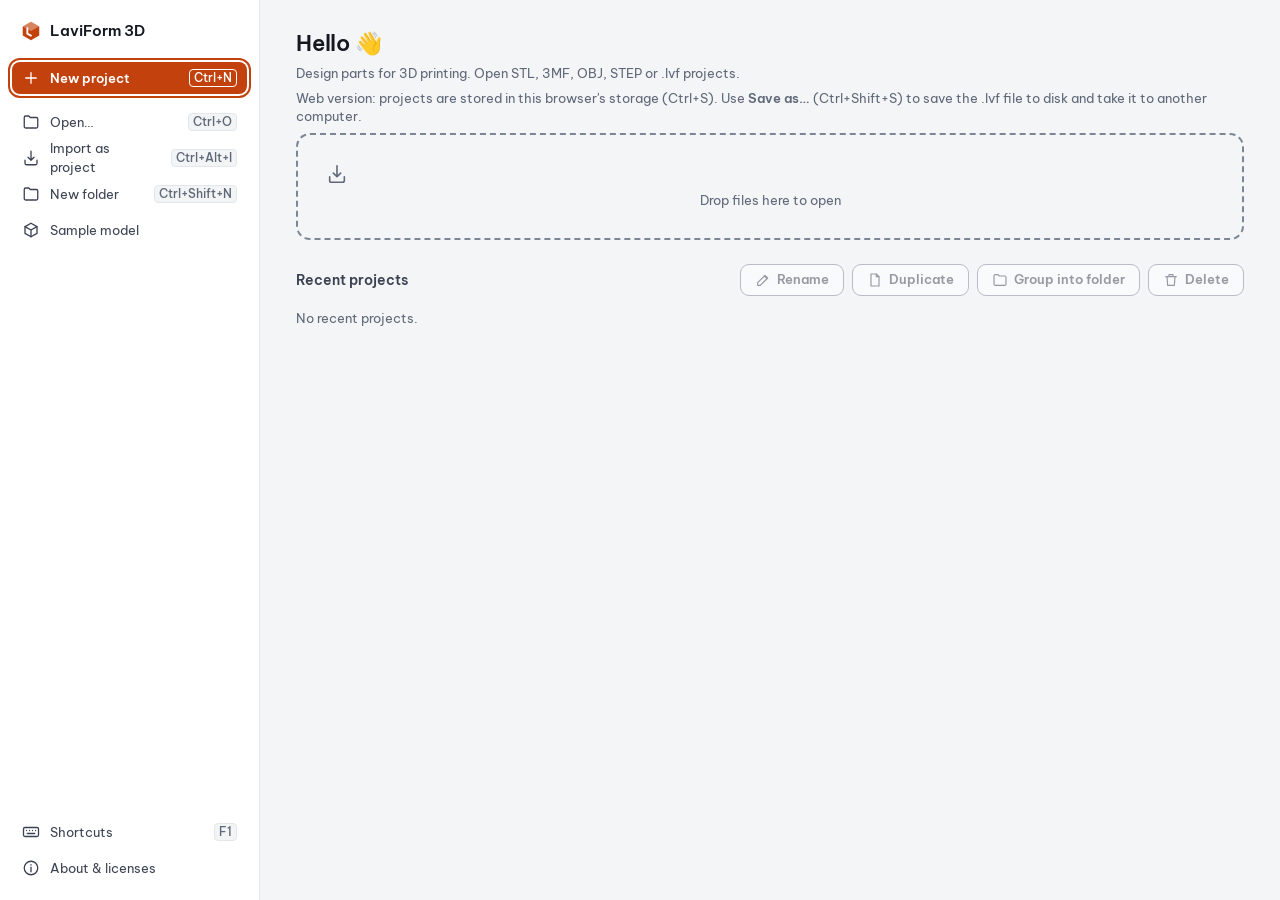
==== commit 750547b4: "LaviForm 3D web 1.4.0 Co-Authored-By: Claude Opus 5.5 <noreply@anthropic.com> Claude-Session: https:" ====
--- a/index.html
+++ b/index.html
@@ -13,10 +13,10 @@
 <link rel="icon" type="image/png" href="./icons/icon-192.png">
 <link rel="apple-touch-icon" href="./icons/apple-touch-icon.png">
 <title>LaviForm 3D</title>
-  <script type="module" crossorigin src="./assets/index-BOH8ptRW.js"></script>
-  <link rel="modulepreload" crossorigin href="./assets/t-D1Q2101T.js">
-  <link rel="modulepreload" crossorigin href="./assets/model-B-oQL3Ph.js">
-  <link rel="stylesheet" crossorigin href="./assets/index-SrSAR7Wn.css">
+  <script type="module" crossorigin src="./assets/index-C9XIpOkM.js"></script>
+  <link rel="modulepreload" crossorigin href="./assets/t-Yoh3Cg10.js">
+  <link rel="modulepreload" crossorigin href="./assets/model-B4YNHuoJ.js">
+  <link rel="stylesheet" crossorigin href="./assets/index-BrEjC3tt.css">
 </head>
 <body></body>
 </html>
--- a/assets/index-BrEjC3tt.css
+++ b/assets/index-BrEjC3tt.css
@@ -0,0 +1 @@
+@font-face{font-family:Be Vietnam Pro;font-style:normal;font-display:swap;font-weight:400;src:url(./be-vietnam-pro-vietnamese-400-normal-CRcqvyg1.woff2)format("woff2"),url(./be-vietnam-pro-vietnamese-400-normal-BuGn0gnm.woff)format("woff");unicode-range:U+102-103,U+110-111,U+128-129,U+168-169,U+1A0-1A1,U+1AF-1B0,U+300-301,U+303-304,U+308-309,U+323,U+329,U+1EA0-1EF9,U+20AB}@font-face{font-family:Be Vietnam Pro;font-style:normal;font-display:swap;font-weight:400;src:url(./be-vietnam-pro-latin-ext-400-normal-CiZNW1ec.woff2)format("woff2"),url(./be-vietnam-pro-latin-ext-400-normal-DYBYyMQr.woff)format("woff");unicode-range:U+100-2BA,U+2BD-2C5,U+2C7-2CC,U+2CE-2D7,U+2DD-2FF,U+304,U+308,U+329,U+1D00-1DBF,U+1E00-1E9F,U+1EF2-1EFF,U+2020,U+20A0-20AB,U+20AD-20C0,U+2113,U+2C60-2C7F,U+A720-A7FF}@font-face{font-family:Be Vietnam Pro;font-style:normal;font-display:swap;font-weight:400;src:url(./be-vietnam-pro-latin-400-normal-PpnXBOrz.woff2)format("woff2"),url(./be-vietnam-pro-latin-400-normal-bXgqVju9.woff)format("woff");unicode-range:U+??,U+131,U+152-153,U+2BB-2BC,U+2C6,U+2DA,U+2DC,U+304,U+308,U+329,U+2000-206F,U+20AC,U+2122,U+2191,U+2193,U+2212,U+2215,U+FEFF,U+FFFD}@font-face{font-family:Be Vietnam Pro;font-style:normal;font-display:swap;font-weight:500;src:url(./be-vietnam-pro-vietnamese-500-normal-DREgrEoJ.woff2)format("woff2"),url(./be-vietnam-pro-vietnamese-500-normal-CfdwVo8-.woff)format("woff");unicode-range:U+102-103,U+110-111,U+128-129,U+168-169,U+1A0-1A1,U+1AF-1B0,U+300-301,U+303-304,U+308-309,U+323,U+329,U+1EA0-1EF9,U+20AB}@font-face{font-family:Be Vietnam Pro;font-style:normal;font-display:swap;font-weight:500;src:url(./be-vietnam-pro-latin-ext-500-normal-h0Fp6aX0.woff2)format("woff2"),url(./be-vietnam-pro-latin-ext-500-normal-CK0UkkKf.woff)format("woff");unicode-range:U+100-2BA,U+2BD-2C5,U+2C7-2CC,U+2CE-2D7,U+2DD-2FF,U+304,U+308,U+329,U+1D00-1DBF,U+1E00-1E9F,U+1EF2-1EFF,U+2020,U+20A0-20AB,U+20AD-20C0,U+2113,U+2C60-2C7F,U+A720-A7FF}@font-face{font-family:Be Vietnam Pro;font-style:normal;font-display:swap;font-weight:500;src:url(./be-vietnam-pro-latin-500-normal-B6LVzGNe.woff2)format("woff2"),url(./be-vietnam-pro-latin-500-normal-BJkVuMHw.woff)format("woff");unicode-range:U+??,U+131,U+152-153,U+2BB-2BC,U+2C6,U+2DA,U+2DC,U+304,U+308,U+329,U+2000-206F,U+20AC,U+2122,U+2191,U+2193,U+2212,U+2215,U+FEFF,U+FFFD}@font-face{font-family:Be Vietnam Pro;font-style:normal;font-display:swap;font-weight:600;src:url(./be-vietnam-pro-vietnamese-600-normal-nyU-ZL2p.woff2)format("woff2"),url(./be-vietnam-pro-vietnamese-600-normal-DkpCIyan.woff)format("woff");unicode-range:U+102-103,U+110-111,U+128-129,U+168-169,U+1A0-1A1,U+1AF-1B0,U+300-301,U+303-304,U+308-309,U+323,U+329,U+1EA0-1EF9,U+20AB}@font-face{font-family:Be Vietnam Pro;font-style:normal;font-display:swap;font-weight:600;src:url(./be-vietnam-pro-latin-ext-600-normal-BNd8euf0.woff2)format("woff2"),url(./be-vietnam-pro-latin-ext-600-normal-BeUwKxhG.woff)format("woff");unicode-range:U+100-2BA,U+2BD-2C5,U+2C7-2CC,U+2CE-2D7,U+2DD-2FF,U+304,U+308,U+329,U+1D00-1DBF,U+1E00-1E9F,U+1EF2-1EFF,U+2020,U+20A0-20AB,U+20AD-20C0,U+2113,U+2C60-2C7F,U+A720-A7FF}@font-face{font-family:Be Vietnam Pro;font-style:normal;font-display:swap;font-weight:600;src:url(./be-vietnam-pro-latin-600-normal-BZDkUTrt.woff2)format("woff2"),url(./be-vietnam-pro-latin-600-normal-5IO4e7bK.woff)format("woff");unicode-range:U+??,U+131,U+152-153,U+2BB-2BC,U+2C6,U+2DA,U+2DC,U+304,U+308,U+329,U+2000-206F,U+20AC,U+2122,U+2191,U+2193,U+2212,U+2215,U+FEFF,U+FFFD}:root{--font:"Be Vietnam Pro", system-ui, "Segoe UI", sans-serif;--bg:#f4f5f7;--vpbg:linear-gradient(#fbfbfc, #eef0f3);--surf:#fff;--surf-glass:#fffffff0;--surf2:#f3f4f6;--surf3:#e9ebef;--fg:#141821;--fg2:#3b4252;--fg3:#5f6878;--line:#e3e6eb;--line2:#7d8696;--acc:#c2410c;--accsoft:#c2410c17;--onacc:#fff;--ok:#15803d;--warn:#b45309;--err:#b91c1c;--sh:0 1px 2px #1018280f, 0 4px 14px #10182812;--sh2:0 2px 6px #10182814, 0 16px 40px #10182824;--r1:6px;--r2:9px;--r3:14px;--s1:4px;--s2:8px;--s3:12px;--s4:16px;--s5:24px;--t:.16s cubic-bezier(.2,.7,.2,1);--hit:32px;--row:32px;--tab:40px;--rail:48px;--rb:44px;--lightningcss-light:initial;--lightningcss-dark: ;color-scheme:light}html.dark{--bg:#0f1115;--vpbg:radial-gradient(1200px 700px at 50% 40%, #1c2029, #111318);--surf:#1a1d24;--surf-glass:#1a1d24f2;--surf2:#232733;--surf3:#2b3040;--fg:#eceef3;--fg2:#c3c8d3;--fg3:#9ba3b4;--line:#2b303c;--line2:#6b7385;--acc:#fb923c;--accsoft:#fb923c22;--onacc:#1d0e04;--ok:#4ade80;--warn:#fbbf24;--err:#f87171;--sh:0 1px 2px #0006, 0 6px 18px #00000059;--sh2:0 4px 10px #0006, 0 24px 60px #00000080;--lightningcss-light: ;--lightningcss-dark:initial;color-scheme:dark}html.touch{--hit:44px;--row:44px;--tab:44px;--rail:56px;--rb:52px}@media (prefers-reduced-motion:reduce){:root{--t:0s}}*{box-sizing:border-box;margin:0}html,body{height:100%}body{font:13px/1.45 var(--font);color:var(--fg);background:var(--bg);-webkit-font-smoothing:antialiased;user-select:none;overflow:hidden}button{font:inherit;color:inherit;cursor:pointer;background:0 0;border:0}input,select,textarea{font:inherit;color:inherit}.i{flex:none;display:block}:focus-visible{outline:2px solid var(--acc);outline-offset:2px;border-radius:4px}.k{font:500 12px var(--font);color:var(--fg3);border:1px solid var(--line);background:var(--surf2);white-space:nowrap;border-radius:4px;padding:0 4px;line-height:16px}.sp{flex:1}.hidden{display:none!important}#app{grid-template-rows:calc(var(--tab) + 1px) auto 1fr 26px;grid-template-columns:var(--rail) 1fr var(--rail);display:grid;position:absolute;inset:0}.title{background:var(--surf);border-bottom:1px solid var(--line);z-index:4;-webkit-app-region:no-drag;grid-column:1/-1;align-items:center;gap:8px;padding:0 8px 0 12px;display:flex}.brand{white-space:nowrap;align-items:center;gap:8px;font-weight:600;display:flex}.doc-name{color:var(--fg3);text-overflow:ellipsis;white-space:nowrap;max-width:220px;overflow:hidden}.tabs{height:100%;margin-left:8px;display:flex}.tabs button{height:100%;color:var(--fg3);transition:color var(--t);border-bottom:2px solid #0000;padding:0 12px;font-weight:500}.tabs button:hover{color:var(--fg)}.tabs button[aria-selected=true]{color:var(--acc);border-color:var(--acc)}.qsearch{background:var(--surf2);width:320px;height:30px;color:var(--fg3);border:1px solid var(--line);border-radius:8px;align-items:center;gap:8px;padding:0 10px;display:flex}.tb{width:var(--hit);height:var(--hit);color:var(--fg2);transition:background var(--t);border-radius:8px;place-items:center;display:grid}.tb:hover:not(:disabled){background:var(--surf2);color:var(--fg)}.tb:disabled{opacity:.4;cursor:default}.tb.on{background:var(--accsoft);color:var(--acc)}.ribbon{background:var(--surf);border-bottom:1px solid var(--line);box-shadow:var(--sh);z-index:3;scrollbar-width:none;grid-column:1/-1;align-items:center;min-height:52px;padding:4px 8px;display:flex;overflow-x:auto}.ribbon:hover{scrollbar-width:thin}.ribbon.more{mask-image:linear-gradient(90deg,#000 calc(100% - 40px),#0000)}.grp{border-right:1px solid var(--line);align-items:center;gap:2px;height:44px;padding:0 8px;display:flex}.grp:last-child{border-right:0}.grp em{white-space:nowrap;color:var(--fg3);margin-right:4px;font-size:12px;font-style:normal}.rb{white-space:nowrap;min-width:44px;height:var(--rb);border-radius:var(--r2);color:var(--fg2);transition:background var(--t), color var(--t);justify-content:center;align-items:center;gap:6px;padding:0 8px;font-size:12px;display:flex;position:relative}.rb:hover:not([aria-disabled=true]){background:var(--surf2);color:var(--fg)}.rb.on{background:var(--accsoft);color:var(--acc);box-shadow:inset 0 0 0 2px var(--acc)}.rb[aria-disabled=true]{opacity:.45;cursor:default}@media (height<=900px){html:not(.touch) .rb .lb,html:not(.touch) .grp em{display:none}html:not(.touch) .rb,html:not(.touch) .grp{padding:0 6px}}html.touch .rb{flex-direction:column;gap:2px;min-width:56px;padding:2px 6px}html.touch .grp{height:58px}.rail{background:var(--surf);border-right:1px solid var(--line);z-index:2;flex-direction:column;align-items:center;gap:6px;padding-top:8px;display:flex}.rail.r{border-right:0;border-left:1px solid var(--line)}.rail .tb{width:calc(var(--hit) + 8px);height:calc(var(--hit) + 8px)}.center{background:var(--vpbg);position:relative;overflow:hidden}.center canvas{outline:none;position:absolute;inset:0}.center canvas:focus-visible{outline:2px solid var(--acc);outline-offset:-2px}.pane{background:var(--surf-glass);backdrop-filter:blur(12px);border:1px solid var(--line);width:280px;max-height:calc(100% - 80px);box-shadow:var(--sh2);z-index:5;border-radius:12px;flex-direction:column;display:flex;position:absolute;top:8px;left:8px;overflow:hidden}.ph{border-bottom:1px solid var(--line);flex:none;align-items:center;gap:8px;height:40px;padding:0 8px 0 12px;font-weight:600;display:flex}.pbody{flex:1;padding:4px 0;overflow:auto}.row{min-height:var(--row);color:var(--fg2);cursor:default;align-items:center;gap:8px;padding:0 8px 0 12px;display:flex}.row:hover{background:var(--surf2)}.row.sel{background:var(--accsoft);color:var(--fg);box-shadow:inset 3px 0 0 var(--acc)}.row .t{text-overflow:ellipsis;white-space:nowrap;flex:1;overflow:hidden}.row .m{color:var(--fg3);font-size:12px}.row .tb{width:28px;height:28px}html.touch .row .tb{width:44px;height:44px}.row input.rename{border:1px solid var(--acc);background:var(--surf);border-radius:6px;flex:1;min-width:0;padding:2px 6px}.swatch{border:1px solid var(--line2);border-radius:4px;flex:none;width:12px;height:12px}.empty{color:var(--fg3);text-align:center;padding:16px;line-height:1.6}.empty b{color:var(--fg2);margin-bottom:4px;display:block}.card{border-radius:var(--r3);background:var(--surf-glass);backdrop-filter:blur(12px);border:1px solid var(--line);width:300px;box-shadow:var(--sh2);z-index:5;padding:12px 14px;position:absolute;top:10px;right:10px}.card h4{align-items:center;gap:8px;margin-bottom:8px;font-size:13px;display:flex}.kv{grid-template-columns:auto 1fr;gap:6px 12px;font-size:12.5px;display:grid}.kv dt{color:var(--fg3)}.kv dd{text-align:right;font-variant-numeric:tabular-nums}.chip{cursor:default;background:var(--accsoft);color:var(--acc);white-space:nowrap;border-radius:99px;align-items:center;padding:1px 8px;font-size:12px;font-weight:600;line-height:1.5;display:inline-flex}.chip.ok{color:var(--ok);background:#15803d1a}.chip.bad{color:var(--err);background:#b91c1c17}.btn{height:var(--hit);border-radius:var(--r2);border:1px solid var(--line2);min-width:80px;color:var(--fg2);background:var(--surf);transition:filter var(--t), background var(--t);justify-content:center;align-items:center;gap:6px;padding:0 14px;font-weight:600;display:inline-flex}.btn:hover{background:var(--surf2)}.btn.p{background:var(--acc);border-color:var(--acc);color:var(--onacc)}.btn.p:hover{filter:brightness(1.08)}.btn:disabled{opacity:.5;cursor:default}.seg{background:var(--surf2);border:1px solid var(--line);border-radius:8px;padding:2px;display:inline-flex}.seg button{height:calc(var(--hit) - 6px);color:var(--fg3);white-space:nowrap;border-radius:6px;padding:0 10px}.seg button[aria-pressed=true]{background:var(--surf);color:var(--fg);box-shadow:var(--sh)}.field{color:var(--fg3);justify-content:space-between;align-items:center;gap:12px;margin-top:10px;display:flex}.inp{height:var(--hit);border:1px solid var(--line2);background:var(--surf);border-radius:8px;min-width:0;padding:0 10px}.inp:focus{outline:2px solid var(--acc);outline-offset:2px}select.inp{padding-right:4px}.vtb{background:var(--surf-glass);border:1px solid var(--line);box-shadow:var(--sh);z-index:4;border-radius:10px;gap:2px;padding:4px;display:flex;position:absolute;bottom:12px;left:50%;transform:translate(-50%)}.vtb .sep{background:var(--line);width:1px;margin:4px 2px}.status{color:var(--fg3);background:var(--surf);border-top:1px solid var(--line);white-space:nowrap;z-index:3;grid-column:1/-1;align-items:center;gap:14px;padding:0 12px;font-size:12px;display:flex;overflow:hidden}.status button{color:var(--fg3)}.status button:hover{color:var(--fg)}.status .coords{font-variant-numeric:tabular-nums;min-width:230px}.viewcube{z-index:4;width:72px;height:88px;position:absolute;top:8px;right:12px}.vc-face{transform-origin:0 0;font:600 10px var(--font);letter-spacing:.03em;color:var(--fg2);background:var(--surf2);border:1px solid var(--line2);backface-visibility:hidden;place-items:center;display:grid;position:absolute;top:0;left:0}.vc-face:hover{background:var(--accsoft);color:var(--acc)}.vc-home{width:24px;height:24px;color:var(--fg3);background:var(--surf-glass);border:1px solid var(--line);z-index:300;border-radius:6px;place-items:center;display:grid;position:absolute;top:-4px;left:-4px}html.touch .vc-home{width:44px;height:44px;top:-16px;left:-24px}.mlabel{font:600 12px var(--font);background:var(--acc);color:var(--onacc);box-shadow:var(--sh);pointer-events:none;z-index:4;white-space:nowrap;font-variant-numeric:tabular-nums;border-radius:6px;padding:3px 8px;position:absolute;transform:translate(-50%,-140%)}.hint{background:var(--surf-glass);border:1px solid var(--line);box-shadow:var(--sh);z-index:6;color:var(--fg2);border-radius:10px;align-items:center;gap:10px;padding:6px 12px;display:flex;position:absolute;top:12px;left:50%;transform:translate(-50%)}.dash{z-index:20;background:var(--bg);grid-template-columns:260px 1fr;display:grid;position:absolute;inset:0}.dash nav{background:var(--surf);border-right:1px solid var(--line);flex-direction:column;gap:4px;padding:16px 12px;display:flex}.dash nav .brand{padding:4px 8px 16px;font-size:15px}.dash nav button.nv{height:var(--hit);color:var(--fg2);text-align:left;border-radius:8px;align-items:center;gap:10px;padding:0 10px;display:flex}.dash nav button.nv:hover{background:var(--surf2)}.dash nav button.nv.p{background:var(--acc);color:var(--onacc);margin-bottom:8px;font-weight:600}.dash main{padding:28px 36px;overflow:auto}.dash h1{letter-spacing:-.01em;font-size:22px;font-weight:600}.dash h2{color:var(--fg2);margin:24px 0 12px;font-size:14px;font-weight:600}.grid-cards{grid-template-columns:repeat(auto-fill,minmax(200px,1fr));gap:14px;display:grid}.pcard{text-align:left;border:1px solid var(--line);background:var(--surf);box-shadow:var(--sh);transition:transform var(--t), box-shadow var(--t);border-radius:12px;position:relative;overflow:hidden}.pcard:hover{box-shadow:var(--sh2);transform:translateY(-2px)}.pcard .th{background:var(--vpbg);height:120px;color:var(--fg3);place-items:center;display:grid}.pcard .th img{object-fit:cover;width:100%;height:100%}.pcard .nm{white-space:nowrap;text-overflow:ellipsis;padding:8px 12px 2px;font-weight:600;overflow:hidden}.pcard .tm{color:var(--fg3);padding:0 12px 10px;font-size:12px}.pcard.missing{opacity:.55}.pcard .x{background:var(--surf-glass);position:absolute;top:6px;right:6px}.drop{border:2px dashed var(--line2);text-align:center;color:var(--fg3);border-radius:14px;margin-top:8px;padding:28px}.drop.over{border-color:var(--acc);background:var(--accsoft);color:var(--acc)}.modal-bg{z-index:50;animation:fade var(--t);background:#0008;place-items:center;display:grid;position:fixed;inset:0}.modal{background:var(--surf);width:min(560px,92vw);max-height:86vh;box-shadow:var(--sh2);border:1px solid var(--line);border-radius:16px;padding:18px 20px;overflow:auto}.modal h3{align-items:center;gap:8px;margin-bottom:4px;font-size:16px;display:flex}.modal p.sub{color:var(--fg3);margin-bottom:8px}.modal .acts{justify-content:flex-end;gap:8px;margin-top:18px;display:flex}.modal table{border-collapse:collapse;width:100%;font-size:12.5px}.modal td{border-bottom:1px solid var(--line);padding:5px 4px}.modal td:last-child{text-align:right}.modal .sec{color:var(--fg2);margin:14px 0 4px;font-weight:600}.opt{min-height:var(--hit);align-items:center;gap:10px;display:flex}.opt input[type=checkbox],.opt input[type=radio]{width:18px;height:18px;accent-color:var(--acc)}@keyframes fade{0%{opacity:0}}.palette{background:var(--surf);border:1px solid var(--line);width:min(560px,92vw);box-shadow:var(--sh2);z-index:60;border-radius:14px;position:fixed;top:12%;left:50%;overflow:hidden;transform:translate(-50%)}.palette input{border:0;border-bottom:1px solid var(--line);background:0 0;outline:none;width:100%;height:48px;padding:0 16px;font-size:15px}.palette .list{max-height:360px;padding:6px;overflow:auto}.palette .it{min-height:var(--hit);color:var(--fg2);border-radius:8px;align-items:center;gap:10px;padding:0 10px;display:flex}.palette .it.act{background:var(--accsoft);color:var(--fg)}.palette .it .v{color:var(--fg3);font-size:11.5px}.toasts{z-index:70;flex-direction:column;gap:8px;max-width:420px;display:flex;position:fixed;bottom:40px;right:16px}.toast{background:var(--surf);border:1px solid var(--line);box-shadow:var(--sh2);animation:fade var(--t);border-radius:12px;align-items:flex-start;gap:10px;padding:10px 12px;display:flex}.toast.err{border-color:var(--err)}.toast.err .i{color:var(--err)}.toast.warn .i{color:var(--warn)}.toast.ok .i{color:var(--ok)}.busy{background:var(--surf-glass);border:1px solid var(--line);box-shadow:var(--sh2);z-index:8;border-radius:14px;align-items:center;gap:12px;padding:14px 18px;display:flex;position:absolute;top:50%;left:50%;transform:translate(-50%,-50%)}.spin{border:2px solid var(--line);border-top-color:var(--acc);border-radius:50%;width:18px;height:18px;animation:.8s linear infinite sp}@keyframes sp{to{transform:rotate(360deg)}}.ctxmenu{z-index:80;background:var(--surf);border:1px solid var(--line);min-width:200px;box-shadow:var(--sh2);border-radius:10px;padding:4px;position:fixed}.ctxmenu button{width:100%;min-height:var(--hit);color:var(--fg2);text-align:left;border-radius:6px;align-items:center;gap:10px;padding:0 10px;display:flex}.ctxmenu button:hover,.ctxmenu button:focus{background:var(--surf2);color:var(--fg);outline:none}.ctxmenu hr{border:0;border-top:1px solid var(--line);margin:4px 0}.tip{z-index:90;background:var(--fg);color:var(--bg);pointer-events:none;border-radius:7px;align-items:center;gap:8px;max-width:320px;padding:6px 9px;font-size:12px;display:flex;position:fixed}.tip .k{color:inherit;opacity:.8;background:0 0;border-color:currentColor}.dragover:after{content:"Thả tệp để nhập";border:2px dashed var(--acc);color:var(--acc);background:var(--accsoft);z-index:30;border-radius:14px;place-items:center;font-size:16px;font-weight:600;display:grid;position:absolute;inset:8px}.dtools{align-items:center;gap:8px;margin:24px 0 12px;display:flex}.pcard.sel{outline:2px solid var(--acc);outline-offset:2px}.fgroup{margin:14px 0}.fhead{min-height:var(--hit);color:var(--fg2);cursor:pointer;border-radius:8px;align-items:center;gap:10px;padding:0 10px;display:flex}.fhead:hover{background:var(--surf2)}.fhead.sel{background:var(--accsoft);color:var(--fg)}.fhead .m{color:var(--fg3);font-size:12px}.fgroup .grid-cards{margin:8px 0 0 28px}[data-drop-folder].over{outline:2px dashed var(--acc);outline-offset:4px;border-radius:10px}.sk-overlay{pointer-events:none;z-index:4;position:absolute;inset:0}.sk-dim,.sk-glyph{pointer-events:auto;font:600 12px var(--font);font-variant-numeric:tabular-nums;white-space:nowrap;cursor:pointer;border-radius:6px;position:absolute;transform:translate(-50%,-50%)}.sk-dim{background:var(--surf);color:var(--fg);border:1px solid var(--line2);box-shadow:var(--sh);padding:2px 7px}.sk-glyph{background:var(--surf2);min-width:18px;height:18px;color:var(--fg2);border:1px solid var(--line2);place-items:center;padding:0 4px;font-size:11px;display:grid}html.touch .sk-glyph{min-width:28px;height:28px}html.touch .sk-dim{padding:6px 10px}.sk-dim.sel,.sk-glyph.sel{background:var(--acc);color:var(--onacc);border-color:var(--acc)}.sk-dim.bad,.sk-glyph.bad{border-color:var(--err);color:var(--err)}.sk-snap{background:var(--fg);color:var(--bg);pointer-events:none;white-space:nowrap;border-radius:5px;padding:1px 6px;font-size:11px;position:absolute}.sk-live{font:600 12px var(--font);font-variant-numeric:tabular-nums;background:var(--acc);color:var(--onacc);pointer-events:none;white-space:nowrap;box-shadow:var(--sh);border-radius:6px;padding:2px 8px;position:absolute}.sk-hud{z-index:9;background:var(--surf);border:1px solid var(--line);box-shadow:var(--sh2);border-radius:10px;align-items:center;gap:8px;padding:6px 8px;display:flex;position:absolute}.sk-hud label{color:var(--fg3);align-items:center;gap:6px;font-size:12px;display:flex}.sk-hud input{border:1px solid var(--line2);background:var(--surf);border-radius:6px;width:92px;height:28px;padding:0 8px}.sk-hud input:focus{outline:2px solid var(--acc);outline-offset:1px}.sk-dim-edit{z-index:9;border:2px solid var(--acc);background:var(--surf);width:100px;height:28px;font:600 12px var(--font);border-radius:6px;padding:0 8px;position:absolute}.sk-box{z-index:7;border:1.5px solid var(--acc);background:var(--accsoft);pointer-events:none;position:absolute}.sk-box.cross{border-style:dashed}.sk-hintbar{max-width:calc(100% - 340px);top:auto;bottom:64px}.sk-hintbar .txt{color:var(--fg3);white-space:normal;-webkit-line-clamp:2;-webkit-box-orient:vertical;flex:1 1 0;min-width:8em;line-height:1.35;display:-webkit-box;overflow:hidden}.sk-hintbar>b{white-space:nowrap;text-overflow:ellipsis;flex:0 auto;max-width:12em;overflow:hidden}.sk-hintbar .btn,.sk-hintbar .chip{flex:none}.sk-hintbar>span:not(.txt):not(.sp):not(.chip){white-space:nowrap;flex:none}.sk-hintbar .sep{background:var(--line);width:1px;height:18px}.sk-hintbar{box-sizing:border-box;flex-wrap:wrap;row-gap:4px;overflow:hidden}.sk-hintbar .btn.p{margin-left:auto}@media (width<=1200px){.sk-hintbar .btn .k,.sk-hintbar>b,.sk-hintbar>b+.sep{display:none}.sk-hintbar .txt{min-width:6em}}.sk-help{color:var(--fg3);margin-top:8px;font-size:12px;line-height:1.5}.sec-t{color:var(--fg2);margin:12px 0 2px;font-size:12.5px;font-weight:600}.sk-cons{flex-wrap:wrap;gap:6px;margin-top:6px;display:flex}.sk-cons .btn{min-width:0;height:30px;padding:0 10px;font-weight:500}html.touch .sk-cons .btn{height:44px}.sk-clist .row{border-radius:6px;min-height:30px;padding:0 4px 0 8px}.sk-clist .row.bad{color:var(--err)}.card{max-height:calc(100% - 90px);overflow:auto}.row.fold{font-weight:600}.row.infolder{padding-left:28px}.row.over{outline:2px dashed var(--acc);outline-offset:-2px}.ctxbar{background:var(--surf-glass);backdrop-filter:blur(12px);border:1px solid var(--line);box-shadow:var(--sh2);z-index:5;scrollbar-width:none;border-radius:12px;gap:2px;max-width:calc(100% - 140px);padding:4px;display:flex;position:absolute;bottom:62px;left:50%;overflow-x:auto;transform:translate(-50%)}.ctxbar .rb{flex:none}.ctxbar .rb .lb{white-space:nowrap;display:inline!important}.ctxbar .rb .k{color:var(--fg3);border:1px solid var(--line);border-radius:4px;margin-left:2px;padding:0 4px;font-size:12px}.numrow{align-items:center;gap:4px;display:flex}.numrow .inp{text-align:right;flex:1;min-width:0}.numrow .step{border:1px solid var(--line);background:var(--surf2);width:32px;height:32px;color:var(--fg);border-radius:8px;font-size:16px}html.touch .numrow .step{width:44px;height:44px}.chk{min-height:32px;color:var(--fg2);align-items:center;gap:8px;margin:4px 0;font-size:13px;display:flex}.chk input{width:16px;height:16px;accent-color:var(--acc)}.mt-status{color:var(--fg3);min-height:16px;margin-top:8px;font-size:12px}.mt-status.err{color:var(--bad,#b91c1c)}.mt-status.warn{color:var(--warn-fg,#b45309)}.card .acts{justify-content:flex-end;gap:8px;margin-top:10px;display:flex}.card .field .sub{color:var(--fg3);margin-top:2px;font-size:11px}.mt-form .field{flex-direction:column;align-items:stretch;gap:4px;margin-top:8px}.mt-form .field>label{color:var(--fg2);font-size:12px}.mt-form .seg{flex-wrap:wrap;width:100%}.mt-form .seg button{flex:auto}#infoCard .sub{line-height:1.4}.hist-tools{border-bottom:1px solid var(--line);flex-wrap:wrap;gap:6px;padding:6px 8px;display:flex}.hrow .hn{text-align:right;width:20px;color:var(--fg3);font-variant-numeric:tabular-nums;font-size:11px}.hrow .tb{opacity:0}.hrow:hover .tb,.hrow:focus-within .tb,.hrow.sel .tb{opacity:1}.hrow.off .t{color:var(--fg3);text-decoration:line-through}.hrow.bad{box-shadow:inset 3px 0 0 var(--err,#b91c1c)}.hrow.bad .t{color:var(--err,#b91c1c)}.chip.bad{background:color-mix(in srgb, var(--err,#b91c1c) 15%, transparent);color:var(--err,#b91c1c)}table.vars{border-collapse:collapse;width:100%;margin-top:8px}table.vars td,table.vars th{text-align:left;padding:4px 6px;font-size:13px}table.vars .vres{color:var(--fg2);font-variant-numeric:tabular-nums;min-width:80px}table.vars .vres.err{color:var(--err,#b91c1c);font-size:11px}.hrow.warn{box-shadow:inset 3px 0 0 var(--warn,#b45309)}.chip.warn{background:color-mix(in srgb, var(--warn,#b45309) 16%, transparent);color:var(--warn,#b45309)}.install-chip{right:max(16px, env(safe-area-inset-right));bottom:max(16px, env(safe-area-inset-bottom));z-index:60;background:var(--bg2,#fff);color:var(--fg,#111);border-radius:12px;align-items:center;gap:8px;padding:8px 10px;font-size:13px;display:flex;position:fixed;box-shadow:0 8px 28px #0000002e,0 1px 3px #0000001f}.dw{z-index:6;background:var(--bg);grid-template-rows:1fr 32px;grid-template-columns:240px 1fr;display:grid;position:absolute;inset:0}.dw.collapsed{grid-template-columns:48px 1fr}.dw-side{background:var(--surf);border-right:1px solid var(--line);flex-direction:column;grid-row:1/3;min-width:0;display:flex;overflow:hidden}.dw.collapsed .dw-side .t,.dw.collapsed .dw-tree>:not(.dw-thumbs),.dw.collapsed .dw-thumb span,.dw.collapsed .dw-sec{display:none}.dw.collapsed .dw-thumb{width:36px;padding:2px}.dw-tree{flex:1;padding-bottom:12px;overflow:auto}.dw-sec{color:var(--fg3);text-transform:none;padding:12px 12px 4px;font-size:12px;font-weight:600}.dw-sec.err{color:var(--err)}.dw-tree .row{border-radius:6px;margin:0 6px;padding:0 8px;font-size:13px}.dw-tree .row .t{text-overflow:ellipsis;white-space:nowrap;flex:1;overflow:hidden}.dw-tree .row:hover{background:var(--surf2)}.dw-tree .row.sel{background:var(--accsoft);color:var(--acc);box-shadow:inset 3px 0 0 var(--acc)}.dw-empty{color:var(--fg3);padding:4px 14px;font-size:12px}.dw-thumbs{flex-direction:column;gap:6px;padding:6px;display:flex}.dw-thumb{border:1px solid var(--line);background:var(--surf2);color:var(--fg2);cursor:pointer;text-align:left;border-radius:8px;flex-direction:column;gap:4px;padding:6px;font-size:12px;display:flex}.dw-thumb svg.paper{aspect-ratio:1.414;background:#fff;border-radius:3px;width:100%;height:auto}.dw-thumb.on{border-color:var(--acc);box-shadow:0 0 0 1px var(--acc)}.dw-thumb.add{min-height:var(--hit);flex-direction:row;justify-content:center;align-items:center}.dw-thumb span{text-overflow:ellipsis;white-space:nowrap;overflow:hidden}.dw-desk{background:var(--vpbg);touch-action:none;cursor:default;outline:none;position:relative;overflow:hidden}.dw-desk:focus-visible{box-shadow:inset 0 0 0 2px var(--acc)}.dw-sheet{transform-origin:0 0;background:#fff;position:absolute;top:0;left:0;box-shadow:0 2px 14px #0003,0 0 0 1px #0002}.dw-sheet svg.paper{width:100%;height:100%;display:block}.dw-snap{border:2px solid var(--acc);background:var(--accsoft);pointer-events:none;z-index:2;border-radius:50%;width:14px;height:14px;position:absolute}.dw-card{width:300px;top:12px;right:12px}.dw-card .inp{height:calc(var(--hit) - 4px)}.dw-ctx{background:var(--surf-glass);backdrop-filter:blur(12px);border:1px solid var(--line);box-shadow:var(--sh2);z-index:5;border-radius:14px;gap:6px;padding:6px;display:flex;position:absolute;bottom:44px;left:50%;transform:translate(-50%)}.dw-ctx .btn{min-width:44px;min-height:44px}.dw-status{color:var(--fg3);background:var(--surf);border-top:1px solid var(--line);grid-column:2;align-items:center;gap:10px;padding:0 10px;font-size:12px;display:flex}.dw-status .sp{flex:1}.dw-status .btn{height:26px;font-size:12px}html.touch .dw-status{grid-template-rows:auto}@media (width<=900px){.dw{grid-template-columns:48px 1fr}.dw .dw-side .t,.dw .dw-thumb span,.dw .dw-sec,.dw .dw-tree>:not(.dw-thumbs){display:none}.dw .dw-thumb{width:36px;padding:2px}}html.touch .dw-card .seg button,html.touch .dw-status .btn,html.touch .dw-card .btn{min-height:44px}html.touch .dw{grid-template-rows:1fr 52px}.dw-edit{z-index:4;background:var(--surf);border:1px solid var(--acc);width:240px;box-shadow:var(--sh2);border-radius:10px;flex-direction:column;gap:4px;padding:8px;display:flex;position:absolute}.dw-edit span{color:var(--fg3);font-size:12px}.lic-chip{border:1px solid var(--line2);background:var(--surf2);height:32px;color:var(--fg2);cursor:pointer;white-space:nowrap;border-radius:999px;align-items:center;gap:6px;margin-left:8px;padding:0 4px 0 10px;font-size:12px;display:inline-flex}.lic-chip .lic-go{background:var(--acc);color:#fff;border-radius:999px;padding:3px 10px;font-weight:600}html.dark .lic-chip .lic-go{color:#1a1d24}.lic-chip.hidden{display:none}.rb.locked{position:relative}.rb.locked .lk{color:var(--fg3);position:absolute;top:3px;right:5px}.mono{letter-spacing:.02em;font-family:ui-monospace,Consolas,Cascadia Mono,monospace}.ac-msg{align-items:flex-start;gap:6px;min-height:18px;margin-top:6px;font-size:12.5px;display:flex}.ac-msg.bad{color:var(--err)}.fb-stars{align-items:center;gap:6px;margin:6px 0 10px;display:flex}.fb-star{border:1px solid var(--line2);background:var(--surf);width:44px;height:44px;color:var(--fg3);cursor:pointer;border-radius:10px;font-size:22px;line-height:1}.fb-star.on{background:var(--accsoft);border-color:var(--acc);color:var(--acc)}.fb-lab{color:var(--fg2);margin-left:6px;font-size:13px}.fb-kinds{flex-wrap:wrap;gap:6px;margin-bottom:10px;display:flex}button.chip{border:1px solid var(--line2);background:var(--surf);min-height:32px;color:var(--fg2);cursor:pointer;border-radius:999px;padding:0 12px;font-size:12.5px}button.chip.on{background:var(--acc);border-color:var(--acc);color:#fff}html.dark .chip.on{color:#1a1d24}.fb-count{text-align:right;color:var(--fg3);font-size:12px}.fb-count.warn{color:var(--warn,#b45309);font-weight:600}.fb-check{cursor:pointer;min-height:32px;color:var(--fg2);align-items:center;gap:8px;font-size:13px;display:flex}.fb-check input{width:18px;height:18px}html.touch .fb-check,html.touch button.chip{min-height:44px}.rate-invite{z-index:50;background:var(--surf);border:1px solid var(--line);box-shadow:var(--sh2);border-radius:12px;align-items:center;gap:8px;padding:8px 8px 8px 14px;font-size:13px;display:flex;position:fixed;bottom:40px;right:16px}.rate-invite span{align-items:center;gap:6px;display:inline-flex}.toast .tact{flex:none;height:32px;margin-left:10px}html.touch .chk,html.touch .lic-chip,html.touch .toast .tact{min-height:44px}html.dark .modal{border:1px solid var(--line2)}.pstrip{z-index:6;background:var(--surf);border:1px solid var(--line);min-height:52px;box-shadow:var(--sh2);animation:fade var(--t);border-radius:14px;flex-wrap:wrap;align-items:center;gap:10px;padding:8px 10px 8px 14px;font-size:13px;display:flex;position:absolute;bottom:12px;left:12px;right:12px}.pstrip .ps-t{align-items:center;gap:6px;display:inline-flex}.pstrip .ps-busy,.pstrip .ps-cur{color:var(--fg2)}.pstrip .ps-err{color:var(--err)}.pstrip .ps-ok{color:var(--fg2)}.pstrip .ps-cur{text-overflow:ellipsis;white-space:nowrap;max-width:420px;overflow:hidden}.pstrip .ps-k{border:1px solid var(--line);background:var(--surf2,transparent);min-height:32px;color:var(--fg);cursor:pointer;border-radius:9px;align-items:center;gap:6px;padding:0 10px;display:inline-flex}.pstrip .ps-k[aria-disabled=true]{cursor:default;border-style:dashed}.pstrip .ps-k.on{border-width:2px;border-color:currentColor}.pstrip .ps-k.k0{color:#b45309}.pstrip .ps-k.k1{color:#7c3aed}.pstrip .ps-k.k2{color:#be123c}.pstrip .ps-k.k3{color:#0e7490}.pstrip .sw.k3{background:repeating-linear-gradient(90deg,currentColor 0 2.5px,#0000 2.5px 7px)}.pstrip .ps-k b{color:var(--fg)}.pstrip .sw{border:1.5px solid;border-radius:3px;width:18px;height:14px;display:inline-block}.pstrip .sw.k0{background:repeating-linear-gradient(135deg,currentColor 0 3px,#0000 3px 6px)}.pstrip .sw.k1{background:radial-gradient(currentColor 28%,#0000 30%) 0 0/6px 6px}.pstrip .sw.k2{background:linear-gradient(currentColor 1.5px,#0000 1.5px) 0 0/6px 6px,linear-gradient(90deg,currentColor 1.5px,#0000 1.5px) 0 0/6px 6px}.pstrip .mk{font-size:11px}.pstrip .ps-nav{align-items:center;gap:4px;display:inline-flex}.pstrip .ps-pos{text-align:center;font-variant-numeric:tabular-nums;min-width:44px}.pstrip .ps-in{color:var(--fg2);align-items:center;gap:4px;display:inline-flex}.pstrip .ps-in .inp{text-align:right;width:52px;height:32px}.pstrip .ps-in .inp.bad{border-color:var(--err)}.center.has-strip .vtb{bottom:calc(var(--strip-h,64px) + 20px)}html.touch .pstrip .ps-k,html.touch .pstrip .tb,html.touch .pstrip .ps-in .inp{min-width:44px;min-height:44px}html.dark .pstrip .ps-k.k0{color:#f59e0b}html.dark .pstrip .ps-k.k1{color:#a78bfa}html.dark .pstrip .ps-k.k2{color:#fb7185}html.dark .pstrip .ps-k.k3{color:#22d3ee}.pstrip .chip{align-items:center;min-height:24px;padding:2px 10px;line-height:1;display:inline-flex}.ri-row{border-top:1px solid var(--line);padding:8px 0}.ri-row .field{margin-top:6px}.hgrp{cursor:pointer;font-weight:600}.hgrp .hn{text-align:right;width:20px;color:var(--fg3)}.hgrp .tb{opacity:0}.hgrp:hover .tb,.hgrp:focus-within .tb,.hgrp:focus .tb{opacity:1}.hrow.ing{padding-left:22px}details.snapk{margin:4px 0 6px}details.snapk>summary{cursor:pointer;color:var(--fg2);align-items:center;min-height:28px;font-size:12.5px;display:flex}html.touch details.snapk>summary{min-height:44px}details.snapk .sk-cons{margin-top:6px}.inp.bad,.inp[aria-invalid=true]{border-color:var(--err);box-shadow:0 0 0 1px var(--err)}.btn.ic{justify-content:center;min-width:32px;min-height:32px;padding:0 6px}html.touch .btn.ic{min-width:44px;min-height:44px}.mx-g{border:1px solid var(--line);border-radius:8px;margin:0 0 8px;padding:6px 10px 8px}.mx-g legend{color:var(--fg2);padding:0 4px;font-size:12px}.tri{flex-wrap:wrap;align-items:center;gap:8px;display:flex}.tri-c{color:var(--fg2);align-items:center;gap:4px;font-size:12px;display:flex}.tri-c .inp{width:72px}.modal{max-height:calc(100dvh - 32px);overflow:auto}.modal>.acts{background:var(--surf);z-index:1;margin-bottom:-18px;padding:8px 0 18px;position:sticky;bottom:-18px}.wrap-row{flex-wrap:wrap}.wrap-row .btn,.ic-row .btn{white-space:nowrap;flex:none}.ic-row{gap:6px}.mt-form label.scrub{cursor:ew-resize;user-select:none;touch-action:none}.mt-form label.scrub.noscrub{cursor:default;touch-action:auto}html.touch .mt-form label.scrub{min-height:var(--hit);align-items:center;display:inline-flex}body.scrubbing,body.scrubbing *{cursor:ew-resize!important;user-select:none!important}.an-legend{z-index:6;background:var(--surf);border:1px solid var(--line);border-radius:10px;width:260px;padding:10px 12px;font-size:12px;line-height:1.45;position:absolute;bottom:44px;left:12px;box-shadow:0 6px 24px #0000002e}.an-legend .an-h{justify-content:space-between;align-items:center;margin-bottom:6px;display:flex}.an-legend p{color:var(--fg2);margin:6px 0 0}.an-legend .an-bar{background:linear-gradient(90deg,#00224e,#414d6b 25%,#7c7b78 50%,#bcaf6f 75%,#fee838);border-radius:6px;height:12px}.an-legend .an-sc span:nth-child(2){text-align:center}.an-legend .an-sc span:last-child{text-align:right}.an-legend .an-sc span{flex:1}.an-legend .an-tk{height:5px;position:relative}.an-legend .an-tk i{background:var(--fg2);width:1px;height:5px;position:absolute;top:0}.an-legend .an-sc{color:var(--fg2);justify-content:space-between;margin-top:2px;display:flex}.an-legend .an-row{align-items:center;gap:8px;margin:3px 0;display:flex}.an-legend .sw{border:1.5px solid var(--line2);border-radius:3px;flex:none;width:16px;height:16px}.an-legend .sw.g{background:#17a34a}.an-legend .sw.y{background:#eab308}.an-legend .sw.r{background:repeating-linear-gradient(135deg,#dc2626 0 3px,#f7f7f7 3px 5px)}.an-legend .sw.b{background:#2563eb}.an-legend .sw.yd{background:radial-gradient(#262626 30%,#0000 32%) 0 0/5px 5px,#eab308}.an-legend .seg button{min-height:var(--hit);min-width:var(--hit)}.an-legend .an-err{color:var(--err,#b91c1c);min-height:0;margin-top:4px}.sr-only{clip:rect(0 0 0 0);white-space:nowrap;border:0;width:1px;height:1px;margin:-1px;padding:0;position:absolute;overflow:hidden}.an-legend .field{margin-top:8px}.an-legend .an-t{min-height:var(--hit);color:inherit;font:inherit;cursor:pointer;background:0 0;border:0;border-radius:6px;align-items:center;gap:4px;padding:0 4px 0 0;display:flex}.an-legend .an-t svg{transition:transform .18s;transform:rotate(90deg)}.an-legend.collapsed .an-t svg{transform:rotate(0)}.an-legend.collapsed .an-h{margin-bottom:0}.an-legend .an-t:focus-visible{outline:2px solid var(--acc);outline-offset:2px}@media (prefers-reduced-motion:reduce){.an-legend .an-t svg{transition:none}}.info details.est,#infoCard details.est{border:1px solid var(--line);border-radius:8px;margin-top:10px;padding:6px 8px}#infoCard details.est summary{cursor:pointer;align-items:center;gap:6px;min-height:28px;font-size:13px;display:flex}#infoCard details.est summary b{font-variant-numeric:tabular-nums}#infoCard .est-f{grid-template-columns:repeat(2,minmax(0,1fr));gap:6px;margin-top:8px;display:grid}#infoCard .est-f label{color:var(--fg2);flex-direction:column;gap:2px;font-size:12px;display:flex}#infoCard .est-f .inp{box-sizing:border-box;width:100%;min-width:0;min-height:28px}#infoCard .est-f label{min-width:0}#infoCard details.est summary{flex-wrap:wrap;row-gap:2px}#infoCard details.est{box-sizing:border-box;min-width:0;max-width:100%}#infoCard .inp[aria-invalid=true],.inp[aria-invalid=true]{box-shadow:0 0 0 1px var(--danger,#dc2626);border-color:var(--danger,#dc2626)!important}.field-err{color:var(--danger,#dc2626);margin-top:2px;font-size:12px}#infoCard .est-n{color:var(--fg3);margin:6px 0 0;font-size:12px}html.touch #infoCard details.est summary,html.touch #infoCard .est-f .inp{min-height:44px}.center:has(>#infoCard:not(.hidden)) .viewcube,.center:has(#infoCard:not(.hidden)) .viewcube{transition:right .15s;right:326px}@media (prefers-reduced-motion:reduce){.viewcube{transition:none!important}}.kbtip{z-index:10000;background:var(--fg);max-width:320px;color:var(--bg);box-shadow:var(--sh2);pointer-events:none;border-radius:6px;padding:6px 9px;font-size:12px;line-height:1.4;position:fixed}.ribbon::-webkit-scrollbar{display:none}.ribbon .grp.ovf{display:none}.rb-menu{z-index:9000;grid-template-columns:repeat(var(--cols,1), minmax(200px, 1fr));align-content:start;column-gap:4px;min-width:240px;max-height:calc(100vh - 120px);display:grid;position:fixed;overflow:auto}.rb-menu .rbm-h{grid-column:1/-1}.ribbon .rb.ovf,.ribbon.compact .rb .lb,.ribbon.compact .grp em{display:none}.ribbon.compact .rb{min-width:44px;padding:0 4px}.ribbon.compact .grp{padding:0 4px}html.touch .ribbon.compact .rb{min-width:44px}.qsearch{white-space:nowrap;min-width:0}.qsearch>span:not(.k):not(.sp){text-overflow:ellipsis;overflow:hidden}.rb-menu .rbm-h{color:var(--fg3);text-transform:uppercase;letter-spacing:.04em;padding:6px 10px 2px;font-size:11px}.rb-menu button{text-align:left;align-items:center;gap:8px;width:100%;min-height:32px;padding:4px 10px;display:flex}html.touch .rb-menu button{min-height:44px}.tabs button{white-space:nowrap}html.touch .title .tb{min-width:44px;min-height:44px}html.touch .qsearch{min-height:44px}html.touch .tabs button{min-width:44px;padding:0 14px}.onboard{background:var(--surf-glass);backdrop-filter:blur(12px);border:1px solid var(--line);border-radius:var(--r3);width:min(460px,100% - 32px);box-shadow:var(--sh2);z-index:5;padding:12px 16px;position:absolute;bottom:72px;left:50%;transform:translate(-50%)}.onboard h4{align-items:center;gap:8px;margin:0 0 6px;font-size:14px;display:flex}.onboard ol{color:var(--fg2);margin:0 0 8px 18px;padding:0;font-size:13px;line-height:1.55}.onboard .acts{justify-content:flex-end;gap:8px;display:flex}
